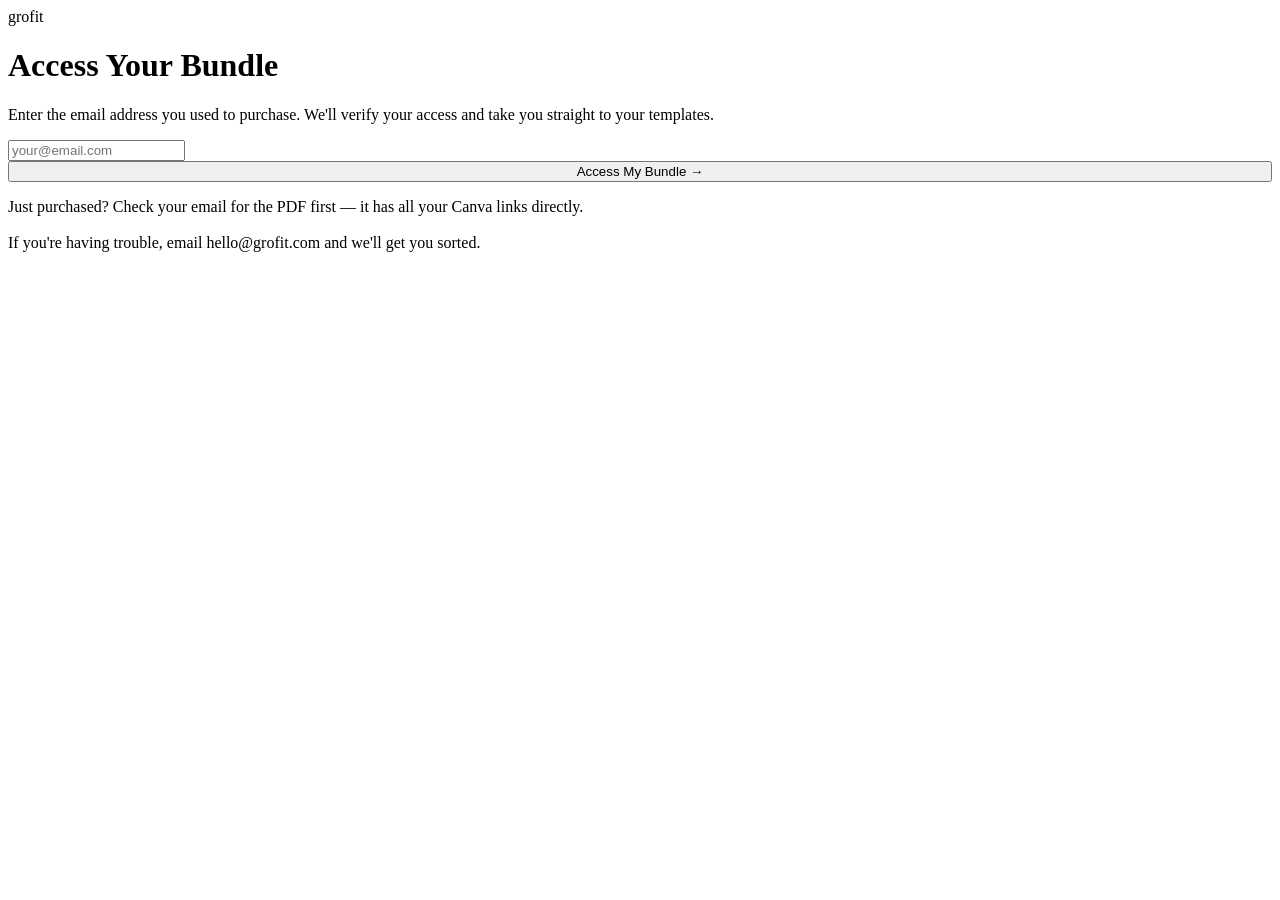
==== access.html @ 6b4cb8e0 "Add files via upload" ====
<!DOCTYPE html>
<html lang="en">
<head>
  <meta charset="UTF-8" />
  <meta name="viewport" content="width=device-width, initial-scale=1.0" />
  <title>Access Your Bundle — @grofit</title>

  <!-- Meta Pixel — REPLACE YOUR_PIXEL_ID -->
  <script>
    !function(f,b,e,v,n,t,s){if(f.fbq)return;n=f.fbq=function(){n.callMethod?
    n.callMethod.apply(n,arguments):n.queue.push(arguments)};if(!f._fbq)f._fbq=n;
    n.push=n;n.loaded=!0;n.version='2.0';n.queue=[];t=b.createElement(e);t.async=!0;
    t.src=v;s=b.getElementsByTagName(e)[0];s.parentNode.insertBefore(t,s)}(window,
    document,'script','https://connect.facebook.net/en_US/fbevents.js');
    fbq('init', 'YOUR_PIXEL_ID');
    fbq('track', 'PageView');
  </script>
  <noscript><img height="1" width="1" style="display:none"
    src="https://www.facebook.com/tr?id=YOUR_PIXEL_ID&ev=PageView&noscript=1"/></noscript>

  <link rel="stylesheet" href="/assets/styles.css" />
</head>
<body data-page="access">

  <div class="access-page">
    <div class="access-card">
      <div class="access-logo">grofit</div>

      <h1 class="access-title">Access Your Bundle</h1>
      <p class="access-sub">
        Enter the email address you used to purchase. We'll verify your access and take you straight to your templates.
      </p>

      <div id="access-error" class="access-error"></div>

      <form id="access-form">
        <div class="input-group">
          <input
            type="email"
            id="access-email"
            class="input-field"
            placeholder="your@email.com"
            required
            autocomplete="email"
          />
        </div>

        <button type="submit" id="access-submit" class="btn-primary" style="width:100%; justify-content:center;">
          Access My Bundle →
        </button>

        <div id="access-loading" class="access-loading" style="display:none; text-align:center; padding:8px;">
          Verifying access...
        </div>
      </form>

      <p class="access-note">
        Just purchased? Check your email for the PDF first — it has all your Canva links directly.<br /><br />
        If you're having trouble, email <a href="mailto:hello@grofit.com" style="color:var(--yellow); text-decoration:none;">hello@grofit.com</a> and we'll get you sorted.
      </p>
    </div>
  </div>

  <script src="/assets/script.js"></script>
</body>
</html>
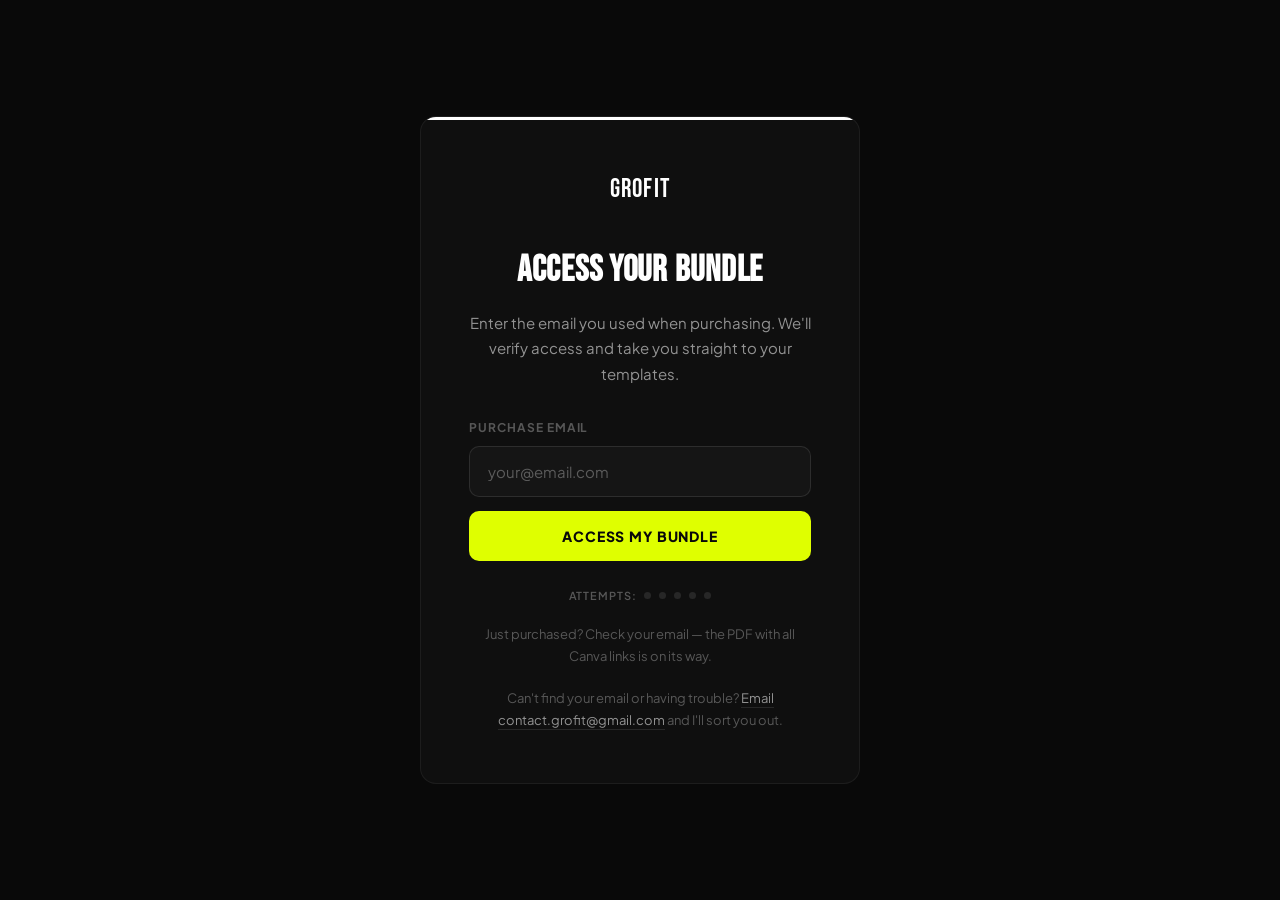
==== commit 3b7328fa: "Update access.html" ====
--- a/access.html
+++ b/access.html
@@ -3,64 +3,77 @@
 <head>
   <meta charset="UTF-8" />
   <meta name="viewport" content="width=device-width, initial-scale=1.0" />
-  <title>Access Your Bundle — @grofit</title>
+  <meta name="robots" content="noindex, nofollow" />
+  <title>Access Your Bundle — Grofit</title>
 
-  <!-- Meta Pixel — REPLACE YOUR_PIXEL_ID -->
+  <!-- Meta Pixel -->
   <script>
     !function(f,b,e,v,n,t,s){if(f.fbq)return;n=f.fbq=function(){n.callMethod?
     n.callMethod.apply(n,arguments):n.queue.push(arguments)};if(!f._fbq)f._fbq=n;
     n.push=n;n.loaded=!0;n.version='2.0';n.queue=[];t=b.createElement(e);t.async=!0;
     t.src=v;s=b.getElementsByTagName(e)[0];s.parentNode.insertBefore(t,s)}(window,
     document,'script','https://connect.facebook.net/en_US/fbevents.js');
-    fbq('init', 'YOUR_PIXEL_ID');
-    fbq('track', 'PageView');
+    fbq('init','YOUR_PIXEL_ID');fbq('track','PageView');
   </script>
-  <noscript><img height="1" width="1" style="display:none"
-    src="https://www.facebook.com/tr?id=YOUR_PIXEL_ID&ev=PageView&noscript=1"/></noscript>
+  <noscript><img height="1" width="1" style="display:none" src="https://www.facebook.com/tr?id=YOUR_PIXEL_ID&ev=PageView&noscript=1"/></noscript>
 
   <link rel="stylesheet" href="/assets/styles.css" />
+  <link rel="icon" href="/images/favicon.png" type="image/png" />
 </head>
 <body data-page="access">
 
-  <div class="access-page">
-    <div class="access-card">
-      <div class="access-logo">grofit</div>
+<div class="gate-page">
+  <div class="gate-card">
 
-      <h1 class="access-title">Access Your Bundle</h1>
-      <p class="access-sub">
-        Enter the email address you used to purchase. We'll verify your access and take you straight to your templates.
-      </p>
+    <div class="gate-logo">
+      <img src="/images/logo.png" alt="Grofit"
+        onerror="this.outerHTML='<div class=gate-logo-text>GROFIT</div>'" />
+    </div>
 
-      <div id="access-error" class="access-error"></div>
+    <h1 class="gate-title">Access Your Bundle</h1>
+    <p class="gate-sub">Enter the email you used when purchasing. We'll verify access and take you straight to your templates.</p>
 
-      <form id="access-form">
-        <div class="input-group">
-          <input
-            type="email"
-            id="access-email"
-            class="input-field"
-            placeholder="your@email.com"
-            required
-            autocomplete="email"
-          />
-        </div>
+    <div id="access-error" class="alert error" role="alert"></div>
+    <div id="access-warn"  class="alert warn"  role="status"></div>
 
-        <button type="submit" id="access-submit" class="btn-primary" style="width:100%; justify-content:center;">
-          Access My Bundle →
-        </button>
+    <form id="access-form" novalidate>
+      <div class="field-wrap">
+        <label class="field-label" for="access-email">Purchase Email</label>
+        <input
+          type="email"
+          id="access-email"
+          class="field-input"
+          placeholder="your@email.com"
+          autocomplete="email"
+          spellcheck="false"
+          required
+        />
+      </div>
 
-        <div id="access-loading" class="access-loading" style="display:none; text-align:center; padding:8px;">
-          Verifying access...
-        </div>
-      </form>
+      <button type="submit" id="access-submit" class="btn btn-primary" style="width:100%;justify-content:center;margin-bottom:16px;padding:16px;">
+        Access My Bundle
+      </button>
+    </form>
 
-      <p class="access-note">
-        Just purchased? Check your email for the PDF first — it has all your Canva links directly.<br /><br />
-        If you're having trouble, email <a href="mailto:hello@grofit.com" style="color:var(--yellow); text-decoration:none;">hello@grofit.com</a> and we'll get you sorted.
-      </p>
+    <!-- Attempt indicator dots (5 max before block) -->
+    <div class="attempts-bar" id="attempt-dots" aria-label="Attempts remaining">
+      <span style="font-size:11px;font-weight:600;text-transform:uppercase;letter-spacing:0.08em;">Attempts:</span>
+      <span class="attempt-dot"></span>
+      <span class="attempt-dot"></span>
+      <span class="attempt-dot"></span>
+      <span class="attempt-dot"></span>
+      <span class="attempt-dot"></span>
     </div>
+
+    <p class="gate-note">
+      Just purchased? Check your email — the PDF with all Canva links is on its way.<br><br>
+      Can't find your email or having trouble?
+      <a href="mailto:contact.grofit@gmail.com">Email contact.grofit@gmail.com</a> and I'll sort you out.
+    </p>
+
   </div>
+</div>
 
-  <script src="/assets/script.js"></script>
+<script src="/assets/script.js"></script>
 </body>
 </html>
--- a/assets/styles.css
+++ b/assets/styles.css
@@ -0,0 +1,1939 @@
+/* ============================================================
+   GROFIT — DESIGN SYSTEM v2
+   BLACK + WHITE. Yellow for highlights only.
+   Bebas Neue (display) + Plus Jakarta Sans (body)
+   ============================================================ */
+
+@import url('https://fonts.googleapis.com/css2?family=Bebas+Neue&family=Plus+Jakarta+Sans:wght@300;400;500;600;700;800&display=swap');
+
+/* ── RESET ───────────────────────────────────────────────── */
+*, *::before, *::after { box-sizing: border-box; margin: 0; padding: 0; }
+html { scroll-behavior: smooth; font-size: 16px; }
+img { display: block; max-width: 100%; }
+a { text-decoration: none; }
+button { font-family: inherit; cursor: pointer; border: none; background: none; }
+ul { list-style: none; }
+
+/* ── DESIGN TOKENS ───────────────────────────────────────── */
+:root {
+  --black:      #090909;
+  --black-2:    #0f0f0f;
+  --black-3:    #151515;
+  --black-4:    #1e1e1e;
+  --black-5:    #262626;
+  --white:      #ffffff;
+  --white-80:   rgba(255,255,255,0.80);
+  --white-55:   rgba(255,255,255,0.55);
+  --white-30:   rgba(255,255,255,0.30);
+  --white-10:   rgba(255,255,255,0.10);
+  --white-06:   rgba(255,255,255,0.06);
+  --white-03:   rgba(255,255,255,0.03);
+
+  /* Yellow — ONLY for CTAs, key numbers, highlights */
+  --yellow:       #DFFF00;
+  --yellow-dim:   rgba(223,255,0,0.10);
+  --yellow-ring:  rgba(223,255,0,0.20);
+
+  --error:   #FF4444;
+  --success: #00C873;
+
+  --font-d: 'Bebas Neue', sans-serif;
+  --font-b: 'Plus Jakarta Sans', sans-serif;
+
+  --w: 1080px;
+  --r: 10px;
+  --r-sm: 6px;
+  --r-full: 1000px;
+
+  --border: 1px solid var(--white-06);
+}
+
+/* ── BASE ────────────────────────────────────────────────── */
+body {
+  background: var(--black);
+  color: var(--white);
+  font-family: var(--font-b);
+  font-size: 16px;
+  line-height: 1.6;
+  -webkit-font-smoothing: antialiased;
+  overflow-x: hidden;
+}
+
+.container {
+  max-width: var(--w);
+  margin: 0 auto;
+  padding: 0 24px;
+}
+
+.sr-only {
+  position: absolute; width: 1px; height: 1px;
+  overflow: hidden; clip: rect(0,0,0,0); white-space: nowrap;
+}
+
+/* ── ANNOUNCEMENT BAR ────────────────────────────────────── */
+.ann-bar {
+  background: var(--white);
+  color: var(--black);
+  text-align: center;
+  padding: 9px 20px;
+  font-size: 12.5px;
+  font-weight: 700;
+  letter-spacing: 0.04em;
+  text-transform: uppercase;
+}
+
+/* ── NAVIGATION ──────────────────────────────────────────── */
+.nav {
+  position: sticky;
+  top: 0;
+  z-index: 200;
+  background: rgba(9,9,9,0.90);
+  backdrop-filter: blur(20px);
+  -webkit-backdrop-filter: blur(20px);
+  border-bottom: var(--border);
+  padding: 14px 0;
+}
+
+.nav-inner {
+  display: flex;
+  align-items: center;
+  justify-content: space-between;
+  max-width: var(--w);
+  margin: 0 auto;
+  padding: 0 24px;
+}
+
+.nav-logo img {
+  height: 28px;
+  width: auto;
+}
+
+/* fallback text logo */
+.nav-logo-text {
+  font-family: var(--font-d);
+  font-size: 24px;
+  letter-spacing: 0.06em;
+  color: var(--white);
+}
+
+.nav-logo-text span { color: var(--yellow); }
+
+.nav-right {
+  display: flex;
+  align-items: center;
+  gap: 20px;
+}
+
+.nav-price {
+  font-family: var(--font-d);
+  font-size: 20px;
+  color: var(--white-55);
+  letter-spacing: 0.04em;
+}
+
+/* ── BUTTONS ─────────────────────────────────────────────── */
+.btn {
+  display: inline-flex;
+  align-items: center;
+  justify-content: center;
+  gap: 10px;
+  font-family: var(--font-b);
+  font-weight: 800;
+  text-transform: uppercase;
+  letter-spacing: 0.06em;
+  border-radius: var(--r);
+  transition: all 0.18s ease;
+  cursor: pointer;
+  border: none;
+  white-space: nowrap;
+}
+
+.btn-primary {
+  background: var(--yellow);
+  color: var(--black);
+  font-size: 14px;
+  padding: 14px 28px;
+}
+
+.btn-primary:hover {
+  background: var(--white);
+  transform: translateY(-2px);
+  box-shadow: 0 10px 28px rgba(223,255,0,0.25);
+}
+
+.btn-primary:active { transform: translateY(0); }
+
+.btn-primary.lg {
+  font-size: 16px;
+  padding: 18px 40px;
+}
+
+.btn-primary.xl {
+  font-size: 17px;
+  padding: 20px 52px;
+  border-radius: 12px;
+}
+
+.btn-ghost {
+  background: transparent;
+  color: var(--white-55);
+  font-size: 13px;
+  padding: 12px 20px;
+  border: var(--border);
+}
+
+.btn-ghost:hover { color: var(--white); border-color: var(--white-30); }
+
+/* ── HERO ────────────────────────────────────────────────── */
+.hero {
+  padding: 80px 0 72px;
+  position: relative;
+  overflow: hidden;
+}
+
+/* subtle grid background */
+.hero::before {
+  content: '';
+  position: absolute;
+  inset: 0;
+  background-image:
+    linear-gradient(rgba(255,255,255,0.025) 1px, transparent 1px),
+    linear-gradient(90deg, rgba(255,255,255,0.025) 1px, transparent 1px);
+  background-size: 60px 60px;
+  pointer-events: none;
+  mask-image: radial-gradient(ellipse 80% 60% at 50% 0%, black 0%, transparent 80%);
+}
+
+.hero-top {
+  display: grid;
+  grid-template-columns: 1fr 1fr;
+  gap: 60px;
+  align-items: center;
+}
+
+.hero-eyebrow {
+  display: inline-flex;
+  align-items: center;
+  gap: 8px;
+  background: var(--white-06);
+  border: var(--border);
+  color: var(--white-55);
+  font-size: 11px;
+  font-weight: 700;
+  text-transform: uppercase;
+  letter-spacing: 0.12em;
+  padding: 6px 14px;
+  border-radius: var(--r-full);
+  margin-bottom: 24px;
+}
+
+.hero-eyebrow svg { color: var(--yellow); }
+
+.hero-headline {
+  font-family: var(--font-d);
+  font-size: clamp(56px, 7.5vw, 88px);
+  line-height: 0.98;
+  letter-spacing: 0.01em;
+  margin-bottom: 24px;
+}
+
+.hero-headline .hl { color: var(--yellow); }
+
+.hero-sub {
+  font-size: 17px;
+  color: var(--white-55);
+  line-height: 1.75;
+  max-width: 480px;
+  margin-bottom: 36px;
+  font-weight: 400;
+}
+
+.hero-cta-group {
+  display: flex;
+  flex-direction: column;
+  gap: 16px;
+  margin-bottom: 40px;
+}
+
+.hero-cta-note {
+  display: flex;
+  align-items: center;
+  gap: 20px;
+  flex-wrap: wrap;
+}
+
+.trust-pill {
+  display: inline-flex;
+  align-items: center;
+  gap: 7px;
+  font-size: 12.5px;
+  font-weight: 500;
+  color: var(--white-30);
+}
+
+.trust-pill svg { color: var(--white-30); flex-shrink: 0; }
+
+/* hero right — image area */
+.hero-visual {
+  position: relative;
+}
+
+.hero-image-slot {
+  width: 100%;
+  aspect-ratio: 1 / 1.05;
+  background: var(--black-3);
+  border: var(--border);
+  border-radius: 16px;
+  overflow: hidden;
+  position: relative;
+}
+
+.hero-image-slot img {
+  width: 100%;
+  height: 100%;
+  object-fit: cover;
+}
+
+.hero-image-slot .img-placeholder {
+  width: 100%;
+  height: 100%;
+  display: flex;
+  flex-direction: column;
+  align-items: center;
+  justify-content: center;
+  gap: 12px;
+  color: var(--white-30);
+}
+
+.hero-image-slot .img-placeholder svg { opacity: 0.4; }
+.hero-image-slot .img-placeholder span { font-size: 12px; text-align: center; max-width: 200px; line-height: 1.5; }
+
+/* floating stat cards on hero image */
+.hero-float {
+  position: absolute;
+  background: var(--black-2);
+  border: 1px solid var(--white-10);
+  border-radius: 10px;
+  padding: 12px 18px;
+  backdrop-filter: blur(10px);
+}
+
+.hero-float-1 { bottom: 28px; left: -24px; }
+.hero-float-2 { top: 32px;    right: -24px; }
+
+.float-label {
+  font-size: 11px;
+  font-weight: 600;
+  color: var(--white-30);
+  text-transform: uppercase;
+  letter-spacing: 0.08em;
+  margin-bottom: 2px;
+}
+
+.float-value {
+  font-family: var(--font-d);
+  font-size: 30px;
+  color: var(--yellow);
+  letter-spacing: 0.02em;
+  line-height: 1;
+}
+
+/* ── SOCIAL PROOF STRIP ──────────────────────────────────── */
+.proof-strip {
+  background: var(--black-2);
+  border-top: var(--border);
+  border-bottom: var(--border);
+  padding: 20px 0;
+  overflow: hidden;
+  position: relative;
+}
+
+.proof-strip::before,
+.proof-strip::after {
+  content: '';
+  position: absolute;
+  top: 0; bottom: 0;
+  width: 100px;
+  z-index: 2;
+  pointer-events: none;
+}
+
+.proof-strip::before { left: 0;  background: linear-gradient(to right, var(--black-2), transparent); }
+.proof-strip::after  { right: 0; background: linear-gradient(to left,  var(--black-2), transparent); }
+
+.proof-track {
+  display: flex;
+  gap: 0;
+  animation: scroll-left 28s linear infinite;
+  width: max-content;
+}
+
+.proof-track:hover { animation-play-state: paused; }
+
+@keyframes scroll-left {
+  from { transform: translateX(0); }
+  to   { transform: translateX(-50%); }
+}
+
+.proof-item {
+  display: flex;
+  align-items: center;
+  gap: 10px;
+  padding: 0 40px;
+  font-size: 13px;
+  font-weight: 600;
+  color: var(--white-30);
+  white-space: nowrap;
+  border-right: var(--border);
+}
+
+.proof-item svg { color: var(--white-30); }
+
+/* ── STATS GRID ──────────────────────────────────────────── */
+.stats-section {
+  padding: 0;
+  border-bottom: var(--border);
+}
+
+.stats-grid {
+  display: grid;
+  grid-template-columns: repeat(4, 1fr);
+}
+
+.stat-block {
+  padding: 40px 32px;
+  border-right: var(--border);
+  text-align: center;
+}
+
+.stat-block:last-child { border-right: none; }
+
+.stat-num {
+  font-family: var(--font-d);
+  font-size: 58px;
+  line-height: 1;
+  color: var(--yellow);
+  letter-spacing: 0.01em;
+  margin-bottom: 6px;
+}
+
+.stat-lbl {
+  font-size: 12.5px;
+  font-weight: 600;
+  color: var(--white-30);
+  text-transform: uppercase;
+  letter-spacing: 0.08em;
+}
+
+/* ── SECTION COMMON ──────────────────────────────────────── */
+section { padding: 96px 0; }
+
+.section-tag {
+  display: inline-block;
+  font-size: 11px;
+  font-weight: 700;
+  text-transform: uppercase;
+  letter-spacing: 0.14em;
+  color: var(--white-55);
+  border: var(--border);
+  padding: 5px 12px;
+  border-radius: var(--r-full);
+  margin-bottom: 18px;
+}
+
+.section-title {
+  font-family: var(--font-d);
+  font-size: clamp(38px, 5vw, 60px);
+  line-height: 1.04;
+  letter-spacing: 0.01em;
+  margin-bottom: 16px;
+}
+
+.section-desc {
+  font-size: 17px;
+  color: var(--white-55);
+  line-height: 1.75;
+  font-weight: 400;
+}
+
+.section-header { margin-bottom: 56px; }
+.section-header.center { text-align: center; }
+.section-header.center .section-desc { max-width: 560px; margin: 0 auto; }
+
+/* ── PROBLEM SECTION ─────────────────────────────────────── */
+.problem-layout {
+  display: grid;
+  grid-template-columns: 1fr 1fr;
+  gap: 64px;
+  align-items: start;
+}
+
+.pain-item {
+  display: flex;
+  align-items: flex-start;
+  gap: 16px;
+  padding: 20px;
+  background: var(--black-2);
+  border: var(--border);
+  border-radius: var(--r);
+  margin-bottom: 12px;
+  transition: border-color 0.2s;
+}
+
+.pain-item:hover { border-color: rgba(255,68,68,0.25); }
+
+.pain-icon {
+  width: 36px;
+  height: 36px;
+  background: rgba(255,68,68,0.08);
+  border: 1px solid rgba(255,68,68,0.15);
+  border-radius: var(--r-sm);
+  display: flex;
+  align-items: center;
+  justify-content: center;
+  color: var(--error);
+  flex-shrink: 0;
+}
+
+.pain-text {
+  font-size: 15px;
+  color: var(--white-55);
+  line-height: 1.6;
+}
+
+.pain-text strong {
+  display: block;
+  color: var(--white);
+  font-weight: 600;
+  margin-bottom: 3px;
+}
+
+/* quote block */
+.quote-block {
+  background: var(--black-2);
+  border: var(--border);
+  border-left: 3px solid var(--white);
+  border-radius: var(--r);
+  padding: 36px;
+  height: 100%;
+}
+
+.quote-item {
+  padding: 20px 0;
+  border-bottom: var(--border);
+}
+
+.quote-item:first-child { padding-top: 0; }
+.quote-item:last-child  { border-bottom: none; padding-bottom: 0; }
+
+.quote-text {
+  font-size: 15px;
+  color: var(--white-55);
+  line-height: 1.7;
+  font-style: italic;
+  margin-bottom: 10px;
+}
+
+.quote-author {
+  font-size: 12px;
+  font-weight: 700;
+  color: var(--white-30);
+  text-transform: uppercase;
+  letter-spacing: 0.06em;
+}
+
+/* ── OUTCOME / BEFORE-AFTER SECTION ─────────────────────── */
+.outcome-section { background: var(--black-2); border-top: var(--border); border-bottom: var(--border); }
+
+.compare-grid {
+  display: grid;
+  grid-template-columns: 1fr 1fr;
+  gap: 20px;
+}
+
+.compare-col {
+  padding: 36px;
+  border-radius: var(--r);
+  border: var(--border);
+}
+
+.compare-col.old { background: rgba(255,68,68,0.03); border-color: rgba(255,68,68,0.12); }
+.compare-col.new { background: rgba(0,200,115,0.03); border-color: rgba(0,200,115,0.12); }
+
+.compare-label {
+  display: flex;
+  align-items: center;
+  gap: 10px;
+  font-family: var(--font-d);
+  font-size: 22px;
+  letter-spacing: 0.08em;
+  margin-bottom: 24px;
+}
+
+.compare-col.old .compare-label { color: var(--error); }
+.compare-col.new .compare-label { color: var(--success); }
+
+.compare-item {
+  display: flex;
+  align-items: flex-start;
+  gap: 12px;
+  font-size: 15px;
+  color: var(--white-55);
+  line-height: 1.6;
+  margin-bottom: 14px;
+}
+
+.compare-item:last-child { margin-bottom: 0; }
+
+.compare-dot {
+  width: 7px;
+  height: 7px;
+  border-radius: 50%;
+  flex-shrink: 0;
+  margin-top: 8px;
+}
+
+.compare-col.old .compare-dot { background: var(--error); }
+.compare-col.new .compare-dot { background: var(--success); }
+
+/* ── TEMPLATE PREVIEW GRID ───────────────────────────────── */
+.template-grid {
+  display: grid;
+  grid-template-columns: repeat(4, 1fr);
+  gap: 12px;
+  margin-bottom: 24px;
+}
+
+.tpl-card {
+  aspect-ratio: 1;
+  border-radius: var(--r-sm);
+  background: var(--black-3);
+  border: var(--border);
+  overflow: hidden;
+  position: relative;
+  cursor: pointer;
+  transition: all 0.25s ease;
+}
+
+.tpl-card:hover {
+  border-color: var(--white-30);
+  transform: translateY(-4px) scale(1.02);
+  z-index: 2;
+  box-shadow: 0 20px 48px rgba(0,0,0,0.6);
+}
+
+.tpl-card img {
+  width: 100%;
+  height: 100%;
+  object-fit: cover;
+  transition: transform 0.3s ease;
+}
+
+.tpl-card:hover img { transform: scale(1.04); }
+
+/* placeholder state when no image */
+.tpl-card .tpl-placeholder {
+  width: 100%;
+  height: 100%;
+  display: flex;
+  flex-direction: column;
+  align-items: center;
+  justify-content: center;
+  gap: 8px;
+  background: var(--black-3);
+  color: var(--white-30);
+}
+
+.tpl-card .tpl-placeholder span {
+  font-size: 10px;
+  font-weight: 600;
+  text-transform: uppercase;
+  letter-spacing: 0.1em;
+}
+
+.tpl-overlay {
+  position: absolute;
+  inset: 0;
+  background: linear-gradient(to top, rgba(9,9,9,0.95) 0%, transparent 55%);
+  opacity: 0;
+  transition: opacity 0.25s;
+  display: flex;
+  flex-direction: column;
+  justify-content: flex-end;
+  padding: 14px;
+}
+
+.tpl-card:hover .tpl-overlay { opacity: 1; }
+
+.tpl-label {
+  font-size: 11px;
+  font-weight: 700;
+  color: var(--yellow);
+  text-transform: uppercase;
+  letter-spacing: 0.1em;
+}
+
+/* concept tags row */
+.concept-row {
+  display: flex;
+  flex-wrap: wrap;
+  gap: 8px;
+  margin-top: 32px;
+}
+
+.concept-chip {
+  font-size: 12.5px;
+  font-weight: 600;
+  color: var(--white-55);
+  background: var(--black-3);
+  border: var(--border);
+  padding: 7px 14px;
+  border-radius: var(--r-full);
+  transition: all 0.18s;
+}
+
+.concept-chip:hover {
+  color: var(--white);
+  border-color: var(--white-30);
+  background: var(--black-4);
+}
+
+/* ── BEFORE / AFTER SLIDER ───────────────────────────────── */
+.ba-wrapper {
+  position: relative;
+  width: 100%;
+  max-width: 640px;
+  margin: 0 auto;
+  aspect-ratio: 1;
+  border-radius: 14px;
+  overflow: hidden;
+  border: var(--border);
+  cursor: ew-resize;
+  touch-action: none;
+  user-select: none;
+}
+
+.ba-img {
+  position: absolute;
+  inset: 0;
+  width: 100%;
+  height: 100%;
+  object-fit: cover;
+}
+
+.ba-img.after {
+  clip-path: inset(0 50% 0 0);
+  transition: clip-path 0.05s linear;
+}
+
+.ba-handle {
+  position: absolute;
+  top: 0; bottom: 0;
+  left: 50%;
+  transform: translateX(-50%);
+  width: 3px;
+  background: var(--white);
+  transition: left 0.05s linear;
+  z-index: 10;
+}
+
+.ba-handle::before {
+  content: '';
+  position: absolute;
+  top: 50%;
+  left: 50%;
+  transform: translate(-50%, -50%);
+  width: 40px;
+  height: 40px;
+  border-radius: 50%;
+  background: var(--white);
+  box-shadow: 0 4px 16px rgba(0,0,0,0.4);
+}
+
+/* arrows on handle button */
+.ba-handle::after {
+  content: '◀ ▶';
+  position: absolute;
+  top: 50%;
+  left: 50%;
+  transform: translate(-50%, -50%);
+  font-size: 12px;
+  color: var(--black);
+  z-index: 1;
+  letter-spacing: -2px;
+}
+
+.ba-label {
+  position: absolute;
+  bottom: 16px;
+  font-size: 11px;
+  font-weight: 700;
+  text-transform: uppercase;
+  letter-spacing: 0.1em;
+  background: rgba(9,9,9,0.8);
+  padding: 5px 12px;
+  border-radius: var(--r-full);
+  backdrop-filter: blur(8px);
+}
+
+.ba-label.left  { left: 16px;  color: var(--error);   }
+.ba-label.right { right: 16px; color: var(--success);  }
+
+/* image placeholder in ba slot */
+.ba-placeholder {
+  position: absolute;
+  inset: 0;
+  display: flex;
+  align-items: center;
+  justify-content: center;
+  flex-direction: column;
+  gap: 10px;
+  color: var(--white-30);
+  background: var(--black-3);
+  font-size: 12px;
+}
+
+/* ── OFFER STACK ─────────────────────────────────────────── */
+.offer-main {
+  background: var(--black-2);
+  border: var(--border);
+  border-radius: 14px;
+  padding: 48px;
+  position: relative;
+  overflow: hidden;
+  margin-bottom: 20px;
+}
+
+.offer-main::before {
+  content: '';
+  position: absolute;
+  top: 0; left: 0; right: 0;
+  height: 2px;
+  background: var(--white);
+}
+
+.offer-badge {
+  display: inline-flex;
+  align-items: center;
+  gap: 7px;
+  background: var(--yellow);
+  color: var(--black);
+  font-size: 11px;
+  font-weight: 800;
+  text-transform: uppercase;
+  letter-spacing: 0.1em;
+  padding: 5px 12px;
+  border-radius: 4px;
+  margin-bottom: 20px;
+}
+
+.offer-title {
+  font-family: var(--font-d);
+  font-size: 34px;
+  letter-spacing: 0.02em;
+  margin-bottom: 6px;
+}
+
+.offer-sub { font-size: 15px; color: var(--white-55); margin-bottom: 28px; }
+
+.offer-features {
+  display: grid;
+  grid-template-columns: repeat(2, 1fr);
+  gap: 12px;
+}
+
+.offer-feat {
+  display: flex;
+  align-items: flex-start;
+  gap: 10px;
+  font-size: 14px;
+  color: var(--white-55);
+  line-height: 1.5;
+}
+
+.offer-feat svg { color: var(--yellow); flex-shrink: 0; margin-top: 2px; }
+
+/* bonuses */
+.bonus-grid {
+  display: grid;
+  grid-template-columns: repeat(2, 1fr);
+  gap: 16px;
+}
+
+.bonus-card {
+  background: var(--black-2);
+  border: var(--border);
+  border-radius: var(--r);
+  padding: 28px;
+  position: relative;
+  overflow: hidden;
+  transition: border-color 0.2s;
+}
+
+.bonus-card:hover { border-color: var(--white-30); }
+
+.bonus-bg-num {
+  position: absolute;
+  top: 10px; right: 16px;
+  font-family: var(--font-d);
+  font-size: 72px;
+  color: var(--white-06);
+  line-height: 1;
+  pointer-events: none;
+}
+
+.bonus-icon {
+  width: 44px;
+  height: 44px;
+  background: var(--black-4);
+  border: var(--border);
+  border-radius: var(--r-sm);
+  display: flex;
+  align-items: center;
+  justify-content: center;
+  color: var(--white-55);
+  margin-bottom: 16px;
+}
+
+.bonus-tag {
+  font-size: 10.5px;
+  font-weight: 700;
+  color: var(--white-30);
+  text-transform: uppercase;
+  letter-spacing: 0.1em;
+  margin-bottom: 6px;
+}
+
+.bonus-title {
+  font-weight: 700;
+  font-size: 16px;
+  margin-bottom: 8px;
+  line-height: 1.3;
+}
+
+.bonus-desc {
+  font-size: 14px;
+  color: var(--white-55);
+  line-height: 1.65;
+  margin-bottom: 14px;
+}
+
+.bonus-value {
+  font-size: 13px;
+  font-weight: 700;
+  color: var(--white-30);
+}
+
+.bonus-value s { opacity: 0.5; }
+
+/* ── TESTIMONIALS ────────────────────────────────────────── */
+.testimonials-section { background: var(--black-2); border-top: var(--border); border-bottom: var(--border); }
+
+.testi-grid {
+  display: grid;
+  grid-template-columns: repeat(3, 1fr);
+  gap: 16px;
+}
+
+.testi-card {
+  background: var(--black);
+  border: var(--border);
+  border-radius: var(--r);
+  padding: 28px;
+  transition: border-color 0.2s;
+}
+
+.testi-card:hover { border-color: var(--white-30); }
+
+.testi-stars {
+  display: flex;
+  gap: 3px;
+  margin-bottom: 14px;
+}
+
+.testi-stars svg { color: var(--yellow); }
+
+.testi-text {
+  font-size: 14.5px;
+  color: var(--white-55);
+  line-height: 1.75;
+  font-style: italic;
+  margin-bottom: 20px;
+}
+
+.testi-author {
+  display: flex;
+  align-items: center;
+  gap: 12px;
+}
+
+.testi-avatar {
+  width: 38px;
+  height: 38px;
+  border-radius: 50%;
+  background: var(--black-4);
+  border: var(--border);
+  overflow: hidden;
+  flex-shrink: 0;
+  display: flex;
+  align-items: center;
+  justify-content: center;
+  font-weight: 700;
+  font-size: 14px;
+  color: var(--white-55);
+}
+
+.testi-name { font-weight: 700; font-size: 14px; margin-bottom: 2px; }
+.testi-role { font-size: 12px; color: var(--white-30); }
+
+/* ── SCARCITY SECTION ────────────────────────────────────── */
+.scarcity-section {
+  background: var(--black-3);
+  border: var(--border);
+  border-left: 3px solid var(--yellow);
+  border-radius: var(--r);
+  padding: 36px 40px;
+  max-width: 700px;
+  margin: 0 auto;
+  text-align: center;
+}
+
+.scarcity-label {
+  font-size: 11px;
+  font-weight: 700;
+  text-transform: uppercase;
+  letter-spacing: 0.14em;
+  color: var(--yellow);
+  margin-bottom: 12px;
+}
+
+.scarcity-title {
+  font-family: var(--font-d);
+  font-size: 32px;
+  letter-spacing: 0.02em;
+  margin-bottom: 12px;
+}
+
+.scarcity-text {
+  font-size: 15px;
+  color: var(--white-55);
+  line-height: 1.7;
+}
+
+/* ── PRICING ─────────────────────────────────────────────── */
+.pricing-card {
+  max-width: 580px;
+  margin: 0 auto;
+  background: var(--black-2);
+  border: var(--border);
+  border-radius: 16px;
+  padding: 52px;
+  position: relative;
+  overflow: hidden;
+  text-align: center;
+}
+
+.pricing-card::before {
+  content: '';
+  position: absolute;
+  top: 0; left: 0; right: 0;
+  height: 3px;
+  background: var(--white);
+}
+
+.price-tag {
+  display: inline-block;
+  background: var(--yellow);
+  color: var(--black);
+  font-size: 11px;
+  font-weight: 800;
+  text-transform: uppercase;
+  letter-spacing: 0.1em;
+  padding: 5px 14px;
+  border-radius: var(--r-full);
+  margin-bottom: 24px;
+}
+
+.price-was {
+  font-size: 15px;
+  color: var(--white-30);
+  text-decoration: line-through;
+  margin-bottom: 4px;
+}
+
+.price-main {
+  font-family: var(--font-d);
+  font-size: 96px;
+  color: var(--yellow);
+  line-height: 1;
+  letter-spacing: -0.01em;
+  margin-bottom: 4px;
+}
+
+.price-main sup { font-size: 40px; vertical-align: super; }
+
+.price-note { font-size: 14px; color: var(--white-30); margin-bottom: 36px; }
+
+.price-list {
+  text-align: left;
+  border-top: var(--border);
+  padding-top: 28px;
+  margin-bottom: 32px;
+}
+
+.price-list-title {
+  font-size: 12px;
+  font-weight: 700;
+  text-transform: uppercase;
+  letter-spacing: 0.1em;
+  color: var(--white-30);
+  margin-bottom: 16px;
+}
+
+.price-row {
+  display: flex;
+  justify-content: space-between;
+  align-items: center;
+  padding: 9px 0;
+  border-bottom: 1px solid var(--white-03);
+  font-size: 14px;
+}
+
+.price-row:last-child { border-bottom: none; }
+.price-row-name { color: var(--white-55); }
+.price-row-val  { color: var(--white-30); text-decoration: line-through; font-size: 13px; }
+
+.price-total-row {
+  display: flex;
+  justify-content: space-between;
+  align-items: center;
+  padding: 16px 0;
+  border-top: var(--border);
+  margin-bottom: 28px;
+}
+
+.price-total-label { font-weight: 700; font-size: 14px; }
+.price-total-val {
+  font-family: var(--font-d);
+  font-size: 28px;
+  color: var(--yellow);
+  letter-spacing: 0.02em;
+}
+
+.guarantee-note {
+  display: flex;
+  align-items: center;
+  justify-content: center;
+  gap: 8px;
+  font-size: 13px;
+  color: var(--white-30);
+  margin-top: 16px;
+}
+
+/* ── PAYMENT METHODS ─────────────────────────────────────── */
+.payment-section-inner {
+  max-width: 640px;
+  margin: 48px auto 0;
+}
+
+.payment-divider {
+  display: flex;
+  align-items: center;
+  gap: 16px;
+  margin: 32px 0;
+  color: var(--white-30);
+  font-size: 12px;
+  font-weight: 600;
+  text-transform: uppercase;
+  letter-spacing: 0.08em;
+}
+
+.payment-divider::before,
+.payment-divider::after {
+  content: '';
+  flex: 1;
+  height: 1px;
+  background: var(--white-10);
+}
+
+.payment-grid {
+  display: grid;
+  grid-template-columns: repeat(2, 1fr);
+  gap: 12px;
+  margin-bottom: 24px;
+}
+
+.payment-method {
+  display: flex;
+  flex-direction: column;
+  align-items: center;
+  gap: 10px;
+  padding: 20px 16px;
+  background: var(--black-2);
+  border: var(--border);
+  border-radius: var(--r);
+  cursor: pointer;
+  transition: all 0.18s;
+  text-align: center;
+}
+
+.payment-method:hover {
+  border-color: var(--white-30);
+  background: var(--black-3);
+}
+
+.payment-method .pm-logo {
+  height: 28px;
+  width: auto;
+  object-fit: contain;
+  filter: grayscale(1) brightness(0.7);
+  transition: filter 0.18s;
+}
+
+.payment-method:hover .pm-logo {
+  filter: grayscale(0) brightness(1);
+}
+
+/* UPI QR code section */
+.upi-modal-trigger {
+  cursor: pointer;
+}
+
+.pm-name {
+  font-size: 13px;
+  font-weight: 700;
+  color: var(--white-55);
+}
+
+.pm-note {
+  font-size: 11px;
+  color: var(--white-30);
+}
+
+.dm-option {
+  text-align: center;
+  padding: 20px;
+  background: var(--black-2);
+  border: var(--border);
+  border-radius: var(--r);
+}
+
+.dm-option p {
+  font-size: 14px;
+  color: var(--white-55);
+  margin-bottom: 8px;
+}
+
+.dm-option a {
+  color: var(--white);
+  font-weight: 700;
+  border-bottom: 1px solid var(--white-30);
+  padding-bottom: 1px;
+  transition: border-color 0.18s;
+}
+
+.dm-option a:hover { border-color: var(--white); }
+
+/* UPI Modal */
+.modal-overlay {
+  position: fixed;
+  inset: 0;
+  background: rgba(0,0,0,0.85);
+  backdrop-filter: blur(8px);
+  z-index: 1000;
+  display: flex;
+  align-items: center;
+  justify-content: center;
+  padding: 24px;
+  opacity: 0;
+  visibility: hidden;
+  transition: all 0.25s;
+}
+
+.modal-overlay.open {
+  opacity: 1;
+  visibility: visible;
+}
+
+.modal-box {
+  background: var(--black-2);
+  border: var(--border);
+  border-radius: 16px;
+  padding: 40px;
+  max-width: 380px;
+  width: 100%;
+  text-align: center;
+  position: relative;
+  transform: translateY(20px);
+  transition: transform 0.25s;
+}
+
+.modal-overlay.open .modal-box { transform: translateY(0); }
+
+.modal-close {
+  position: absolute;
+  top: 16px; right: 16px;
+  width: 32px; height: 32px;
+  border-radius: 50%;
+  background: var(--black-4);
+  border: var(--border);
+  display: flex;
+  align-items: center;
+  justify-content: center;
+  color: var(--white-55);
+  cursor: pointer;
+  transition: all 0.18s;
+}
+
+.modal-close:hover { background: var(--black-5); color: var(--white); }
+
+.modal-title {
+  font-family: var(--font-d);
+  font-size: 28px;
+  letter-spacing: 0.02em;
+  margin-bottom: 8px;
+}
+
+.modal-sub {
+  font-size: 14px;
+  color: var(--white-55);
+  margin-bottom: 24px;
+}
+
+.upi-qr-slot {
+  width: 200px;
+  height: 200px;
+  margin: 0 auto 20px;
+  background: var(--white);
+  border-radius: 8px;
+  overflow: hidden;
+  padding: 12px;
+}
+
+.upi-qr-slot img {
+  width: 100%;
+  height: 100%;
+  object-fit: contain;
+}
+
+.modal-id {
+  font-size: 13px;
+  font-weight: 700;
+  color: var(--white-55);
+  margin-bottom: 16px;
+}
+
+.modal-id span {
+  color: var(--white);
+  font-family: monospace;
+  background: var(--black-4);
+  padding: 3px 8px;
+  border-radius: 4px;
+}
+
+.modal-note {
+  font-size: 12.5px;
+  color: var(--white-30);
+  line-height: 1.6;
+}
+
+/* ── GUARANTEE SECTION ───────────────────────────────────── */
+.guarantee-block {
+  display: flex;
+  align-items: flex-start;
+  gap: 24px;
+  background: var(--black-2);
+  border: var(--border);
+  border-radius: var(--r);
+  padding: 36px;
+  max-width: 680px;
+  margin: 0 auto;
+}
+
+.guarantee-icon {
+  width: 56px;
+  height: 56px;
+  background: var(--black-4);
+  border: var(--border);
+  border-radius: 50%;
+  display: flex;
+  align-items: center;
+  justify-content: center;
+  color: var(--white-55);
+  flex-shrink: 0;
+}
+
+.guarantee-title {
+  font-weight: 800;
+  font-size: 18px;
+  margin-bottom: 8px;
+}
+
+.guarantee-text {
+  font-size: 15px;
+  color: var(--white-55);
+  line-height: 1.7;
+}
+
+/* ── FAQ ─────────────────────────────────────────────────── */
+.faq-list {
+  max-width: 680px;
+  margin: 0 auto;
+  display: flex;
+  flex-direction: column;
+  gap: 10px;
+}
+
+.faq-item {
+  background: var(--black-2);
+  border: var(--border);
+  border-radius: var(--r);
+  overflow: hidden;
+  transition: border-color 0.2s;
+}
+
+.faq-item.active { border-color: var(--white-30); }
+
+.faq-q {
+  display: flex;
+  align-items: center;
+  justify-content: space-between;
+  padding: 20px 24px;
+  cursor: pointer;
+  font-weight: 600;
+  font-size: 15px;
+  gap: 20px;
+  user-select: none;
+  transition: color 0.18s;
+}
+
+.faq-q:hover { color: var(--yellow); }
+
+.faq-icon {
+  width: 28px; height: 28px;
+  border-radius: 50%;
+  background: var(--black-4);
+  border: var(--border);
+  display: flex;
+  align-items: center;
+  justify-content: center;
+  flex-shrink: 0;
+  transition: all 0.2s;
+  color: var(--white-55);
+}
+
+.faq-item.active .faq-icon {
+  background: var(--yellow);
+  color: var(--black);
+  border-color: var(--yellow);
+  transform: rotate(45deg);
+}
+
+.faq-a {
+  max-height: 0;
+  overflow: hidden;
+  transition: max-height 0.32s ease;
+}
+
+.faq-item.active .faq-a { max-height: 400px; }
+
+.faq-a-inner {
+  padding: 0 24px 22px;
+  font-size: 15px;
+  color: var(--white-55);
+  line-height: 1.75;
+}
+
+/* ── FINAL CTA SECTION ───────────────────────────────────── */
+.final-section {
+  text-align: center;
+  background: var(--black-2);
+  border-top: var(--border);
+}
+
+.final-section .section-title { color: var(--white); }
+.final-section .section-title .hl { color: var(--yellow); }
+
+/* ── STICKY BAR ──────────────────────────────────────────── */
+.sticky-bar {
+  position: fixed;
+  bottom: 0; left: 0; right: 0;
+  background: rgba(9,9,9,0.95);
+  backdrop-filter: blur(20px);
+  border-top: var(--border);
+  padding: 14px 24px;
+  z-index: 150;
+  transform: translateY(100%);
+  transition: transform 0.35s ease;
+}
+
+.sticky-bar.show { transform: translateY(0); }
+
+.sticky-inner {
+  max-width: var(--w);
+  margin: 0 auto;
+  display: flex;
+  align-items: center;
+  justify-content: space-between;
+  gap: 20px;
+}
+
+.sticky-info { font-size: 14px; font-weight: 600; }
+.sticky-info span { color: var(--white-55); font-weight: 400; font-size: 13px; display: block; }
+
+.sticky-price {
+  font-family: var(--font-d);
+  font-size: 32px;
+  color: var(--yellow);
+  letter-spacing: 0.02em;
+}
+
+/* ── FOOTER ──────────────────────────────────────────────── */
+.footer {
+  background: var(--black-2);
+  border-top: var(--border);
+  padding: 36px 0;
+}
+
+.footer-inner {
+  display: flex;
+  align-items: center;
+  justify-content: space-between;
+  flex-wrap: wrap;
+  gap: 16px;
+}
+
+.footer-logo img { height: 22px; }
+.footer-logo-text { font-family: var(--font-d); font-size: 20px; color: var(--white); letter-spacing: 0.05em; }
+
+.footer-links {
+  display: flex;
+  gap: 24px;
+}
+
+.footer-links a {
+  font-size: 13px;
+  color: var(--white-30);
+  transition: color 0.18s;
+}
+
+.footer-links a:hover { color: var(--white); }
+
+.footer-copy { font-size: 13px; color: var(--white-30); }
+
+/* ── ACCESS PAGE ─────────────────────────────────────────── */
+.gate-page {
+  min-height: 100vh;
+  display: flex;
+  align-items: center;
+  justify-content: center;
+  padding: 40px 24px;
+  background: var(--black);
+}
+
+.gate-card {
+  background: var(--black-2);
+  border: var(--border);
+  border-radius: 16px;
+  padding: 52px 48px;
+  max-width: 440px;
+  width: 100%;
+  position: relative;
+  overflow: hidden;
+}
+
+.gate-card::before {
+  content: '';
+  display: block;
+  height: 3px;
+  background: var(--white);
+  position: absolute;
+  top: 0; left: 0; right: 0;
+}
+
+.gate-logo {
+  text-align: center;
+  margin-bottom: 32px;
+}
+
+.gate-logo img { height: 26px; margin: 0 auto; }
+.gate-logo-text {
+  font-family: var(--font-d);
+  font-size: 26px;
+  color: var(--white);
+  letter-spacing: 0.05em;
+}
+
+.gate-title {
+  font-family: var(--font-d);
+  font-size: 36px;
+  letter-spacing: 0.02em;
+  margin-bottom: 10px;
+  text-align: center;
+}
+
+.gate-sub {
+  font-size: 15px;
+  color: var(--white-55);
+  line-height: 1.7;
+  text-align: center;
+  margin-bottom: 32px;
+}
+
+.field-wrap { margin-bottom: 14px; }
+
+.field-label {
+  display: block;
+  font-size: 12px;
+  font-weight: 700;
+  text-transform: uppercase;
+  letter-spacing: 0.08em;
+  color: var(--white-30);
+  margin-bottom: 8px;
+}
+
+.field-input {
+  width: 100%;
+  background: var(--black-3);
+  border: 1px solid var(--white-10);
+  border-radius: var(--r);
+  color: var(--white);
+  font-family: var(--font-b);
+  font-size: 15px;
+  padding: 15px 18px;
+  outline: none;
+  transition: border-color 0.18s;
+}
+
+.field-input::placeholder { color: var(--white-30); }
+.field-input:focus { border-color: var(--white-55); }
+.field-input.error { border-color: var(--error); }
+
+.alert {
+  border-radius: var(--r-sm);
+  padding: 13px 16px;
+  font-size: 14px;
+  line-height: 1.5;
+  margin-bottom: 14px;
+  display: none;
+}
+
+.alert.show { display: block; }
+.alert.error { background: rgba(255,68,68,0.08); border: 1px solid rgba(255,68,68,0.25); color: var(--error); }
+.alert.warn  { background: rgba(223,255,0,0.05); border: 1px solid rgba(223,255,0,0.2); color: var(--yellow); }
+
+.gate-note {
+  font-size: 13px;
+  color: var(--white-30);
+  text-align: center;
+  margin-top: 20px;
+  line-height: 1.65;
+}
+
+.gate-note a { color: var(--white-55); border-bottom: 1px solid var(--white-10); padding-bottom: 1px; }
+.gate-note a:hover { color: var(--white); border-color: var(--white-30); }
+
+/* attempts indicator */
+.attempts-bar {
+  display: flex;
+  align-items: center;
+  gap: 8px;
+  font-size: 12px;
+  color: var(--white-30);
+  margin-top: 10px;
+  justify-content: center;
+}
+
+.attempt-dot {
+  width: 7px; height: 7px;
+  border-radius: 50%;
+  background: var(--white-10);
+}
+
+.attempt-dot.used { background: var(--error); }
+
+/* ── THANK-YOU PAGE ──────────────────────────────────────── */
+.ty-page {
+  min-height: 100vh;
+  display: flex;
+  align-items: center;
+  justify-content: center;
+  padding: 40px 24px;
+  background: var(--black);
+}
+
+.ty-card {
+  background: var(--black-2);
+  border: var(--border);
+  border-radius: 16px;
+  padding: 52px 48px;
+  max-width: 560px;
+  width: 100%;
+  position: relative;
+  overflow: hidden;
+  text-align: center;
+}
+
+.ty-card::before {
+  content: '';
+  display: block;
+  height: 3px;
+  background: var(--success);
+  position: absolute;
+  top: 0; left: 0; right: 0;
+}
+
+.ty-check {
+  width: 64px; height: 64px;
+  border-radius: 50%;
+  background: rgba(0,200,115,0.08);
+  border: 1px solid rgba(0,200,115,0.2);
+  display: flex;
+  align-items: center;
+  justify-content: center;
+  color: var(--success);
+  margin: 0 auto 24px;
+}
+
+.ty-title { font-family: var(--font-d); font-size: 52px; letter-spacing: 0.02em; margin-bottom: 12px; }
+.ty-sub { font-size: 16px; color: var(--white-55); line-height: 1.7; margin-bottom: 32px; }
+
+.ty-steps {
+  text-align: left;
+  background: var(--black-3);
+  border: var(--border);
+  border-radius: var(--r);
+  padding: 28px;
+  margin-bottom: 32px;
+}
+
+.ty-step {
+  display: flex;
+  align-items: flex-start;
+  gap: 16px;
+  padding: 14px 0;
+  border-bottom: var(--border);
+}
+
+.ty-step:last-child { border-bottom: none; padding-bottom: 0; }
+.ty-step:first-child { padding-top: 0; }
+
+.ty-num {
+  width: 28px; height: 28px;
+  background: var(--yellow);
+  color: var(--black);
+  border-radius: 50%;
+  display: flex;
+  align-items: center;
+  justify-content: center;
+  font-weight: 800;
+  font-size: 13px;
+  flex-shrink: 0;
+}
+
+.ty-step-txt { font-size: 15px; color: var(--white-55); line-height: 1.55; }
+.ty-step-txt strong { color: var(--white); display: block; margin-bottom: 3px; font-size: 15px; }
+
+/* ── DOWNLOAD PAGE ───────────────────────────────────────── */
+.dl-nav {
+  background: var(--black-2);
+  border-bottom: var(--border);
+  padding: 16px 0;
+}
+
+.dl-nav-inner {
+  display: flex;
+  align-items: center;
+  justify-content: space-between;
+  max-width: var(--w);
+  margin: 0 auto;
+  padding: 0 24px;
+}
+
+.dl-welcome { font-size: 13px; color: var(--white-55); }
+.dl-welcome strong { color: var(--white); }
+
+.dl-page { padding: 48px 0 80px; background: var(--black); }
+
+.dl-banner {
+  background: linear-gradient(135deg, rgba(255,255,255,0.04), rgba(255,255,255,0.02));
+  border: var(--border);
+  border-radius: 14px;
+  padding: 36px 44px;
+  margin-bottom: 52px;
+  display: flex;
+  align-items: center;
+  justify-content: space-between;
+  flex-wrap: wrap;
+  gap: 20px;
+}
+
+.dl-banner-title {
+  font-family: var(--font-d);
+  font-size: 34px;
+  letter-spacing: 0.02em;
+  margin-bottom: 6px;
+}
+
+.dl-banner-sub { font-size: 15px; color: var(--white-55); }
+
+.dl-banner-stat .stat-num { font-size: 64px; text-align: right; }
+.dl-banner-stat .stat-lbl { text-align: right; }
+
+.dl-section { margin-bottom: 52px; }
+
+.dl-section-head {
+  display: flex;
+  align-items: center;
+  gap: 14px;
+  margin-bottom: 8px;
+}
+
+.dl-section-title {
+  font-family: var(--font-d);
+  font-size: 26px;
+  letter-spacing: 0.02em;
+}
+
+.dl-section-sub { font-size: 14px; color: var(--white-55); margin-bottom: 24px; line-height: 1.6; }
+
+.dl-grid {
+  display: grid;
+  grid-template-columns: repeat(3, 1fr);
+  gap: 14px;
+}
+
+.dl-card {
+  background: var(--black-2);
+  border: var(--border);
+  border-radius: var(--r);
+  padding: 24px;
+  transition: border-color 0.18s;
+}
+
+.dl-card:hover { border-color: var(--white-30); }
+
+.dl-card-icon {
+  width: 42px; height: 42px;
+  background: var(--black-4);
+  border: var(--border);
+  border-radius: var(--r-sm);
+  display: flex;
+  align-items: center;
+  justify-content: center;
+  color: var(--white-55);
+  margin-bottom: 14px;
+}
+
+.dl-card-title { font-weight: 700; font-size: 15px; margin-bottom: 6px; }
+.dl-card-desc { font-size: 13px; color: var(--white-55); line-height: 1.6; margin-bottom: 18px; }
+
+.btn-dl {
+  display: flex;
+  align-items: center;
+  justify-content: center;
+  gap: 8px;
+  width: 100%;
+  background: var(--white);
+  color: var(--black);
+  font-family: var(--font-b);
+  font-weight: 800;
+  font-size: 12.5px;
+  text-transform: uppercase;
+  letter-spacing: 0.06em;
+  padding: 11px 16px;
+  border-radius: var(--r-sm);
+  border: none;
+  cursor: pointer;
+  text-decoration: none;
+  transition: all 0.18s;
+}
+
+.btn-dl:hover { background: var(--yellow); transform: translateY(-1px); }
+
+.divider-line { height: 1px; background: var(--white-06); margin: 52px 0; }
+
+.dl-steps-grid {
+  display: grid;
+  grid-template-columns: repeat(4, 1fr);
+  gap: 14px;
+}
+
+.dl-step-card {
+  background: var(--black-2);
+  border: var(--border);
+  border-radius: var(--r);
+  padding: 24px;
+  text-align: center;
+}
+
+.dl-step-num {
+  font-family: var(--font-d);
+  font-size: 44px;
+  color: var(--yellow);
+  letter-spacing: 0.02em;
+  line-height: 1;
+  margin-bottom: 10px;
+}
+
+.dl-step-title { font-weight: 700; font-size: 14px; margin-bottom: 6px; }
+.dl-step-desc { font-size: 13px; color: var(--white-55); line-height: 1.6; }
+
+.dl-support {
+  background: var(--black-2);
+  border: var(--border);
+  border-radius: var(--r);
+  padding: 28px 36px;
+  display: flex;
+  align-items: center;
+  justify-content: space-between;
+  flex-wrap: wrap;
+  gap: 16px;
+  margin-top: 52px;
+}
+
+.dl-support-text { font-weight: 700; font-size: 15px; margin-bottom: 4px; }
+.dl-support-sub { font-size: 14px; color: var(--white-55); }
+
+/* ── SCROLL REVEAL ───────────────────────────────────────── */
+.reveal {
+  opacity: 0;
+  transform: translateY(22px);
+  transition: opacity 0.55s ease, transform 0.55s ease;
+}
+
+.reveal.in { opacity: 1; transform: none; }
+.reveal.d1 { transition-delay: 0.08s; }
+.reveal.d2 { transition-delay: 0.16s; }
+.reveal.d3 { transition-delay: 0.24s; }
+.reveal.d4 { transition-delay: 0.32s; }
+
+/* ── RESPONSIVE ──────────────────────────────────────────── */
+@media (max-width: 900px) {
+  .hero-top        { grid-template-columns: 1fr; gap: 40px; }
+  .hero-visual     { display: none; }
+  .problem-layout  { grid-template-columns: 1fr; gap: 32px; }
+  .compare-grid    { grid-template-columns: 1fr; }
+  .template-grid   { grid-template-columns: repeat(3, 1fr); }
+  .testi-grid      { grid-template-columns: 1fr; }
+  .dl-grid         { grid-template-columns: repeat(2, 1fr); }
+  .dl-steps-grid   { grid-template-columns: repeat(2, 1fr); }
+  .stats-grid      { grid-template-columns: repeat(2, 1fr); }
+  .stat-block:nth-child(2) { border-right: none; }
+  .bonus-grid      { grid-template-columns: 1fr; }
+  .offer-features  { grid-template-columns: 1fr; }
+  .pricing-card    { padding: 36px 28px; }
+  .payment-grid    { grid-template-columns: 1fr; }
+  .sticky-bar .sticky-price { display: none; }
+}
+
+@media (max-width: 600px) {
+  section { padding: 64px 0; }
+  .template-grid  { grid-template-columns: repeat(2, 1fr); }
+  .dl-grid        { grid-template-columns: 1fr; }
+  .dl-steps-grid  { grid-template-columns: repeat(2, 1fr); }
+  .hero-headline  { font-size: 52px; }
+  .ty-card, .gate-card { padding: 36px 24px; }
+  .sticky-inner   { flex-direction: column; gap: 10px; }
+  .compare-grid   { grid-template-columns: 1fr; }
+}
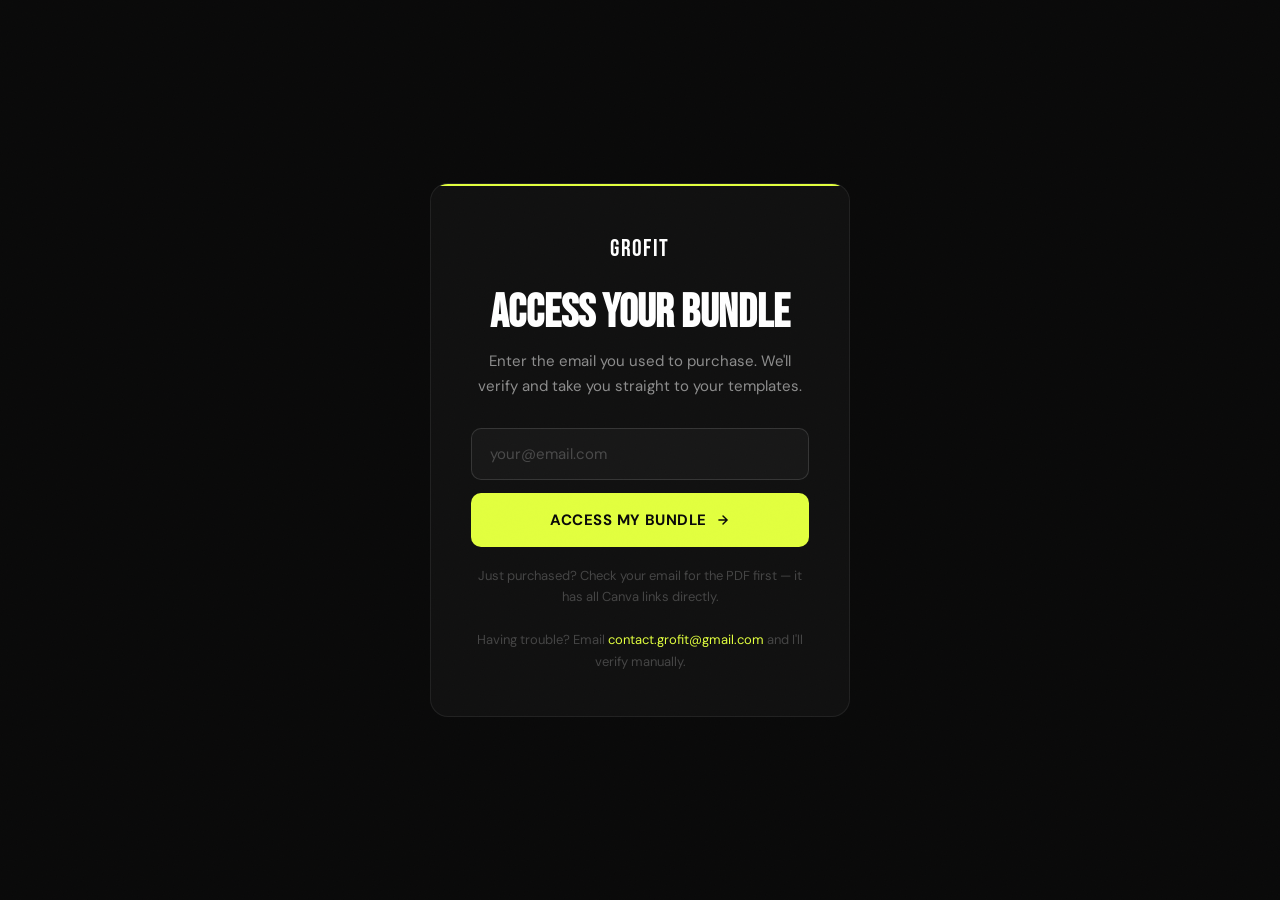
==== commit e24bd7db: "Add files via upload" ====
--- a/access.html
+++ b/access.html
@@ -1,79 +1,42 @@
 <!DOCTYPE html>
 <html lang="en">
 <head>
-  <meta charset="UTF-8" />
-  <meta name="viewport" content="width=device-width, initial-scale=1.0" />
-  <meta name="robots" content="noindex, nofollow" />
-  <title>Access Your Bundle — Grofit</title>
+<meta charset="UTF-8"/><meta name="viewport" content="width=device-width,initial-scale=1"/>
+<meta name="robots" content="noindex"/>
+<title>Access Your Bundle &mdash; Grofit</title>
+<script>!function(f,b,e,v,n,t,s){if(f.fbq)return;n=f.fbq=function(){n.callMethod?n.callMethod.apply(n,arguments):n.queue.push(arguments)};if(!f._fbq)f._fbq=n;n.push=n;n.loaded=!0;n.version='2.0';n.queue=[];t=b.createElement(e);t.async=!0;t.src=v;s=b.getElementsByTagName(e)[0];s.parentNode.insertBefore(t,s)}(window,document,'script','https://connect.facebook.net/en_US/fbevents.js');fbq('init','YOUR_PIXEL_ID');fbq('track','PageView');</script>
+<link rel="stylesheet" href="/assets/styles.css"/>
+</head>
+<body>
+<div class="ac-wrap">
+  <div class="ac-card">
+    <div class="ac-top"></div>
+    <div class="ac-body">
+      <div class="ac-logo">
+        <img src="/images/logo.png" alt="Grofit" onerror="this.style.display='none';this.nextElementSibling.style.display='block'"/>
+        <span class="ac-logo-txt" style="display:none">GROFIT</span>
+      </div>
+      <h1 class="d3" style="margin-bottom:10px">Access Your Bundle</h1>
+      <p class="t2 muted" style="margin-bottom:28px">Enter the email you used to purchase. We'll verify and take you straight to your templates.</p>
 
-  <!-- Meta Pixel -->
-  <script>
-    !function(f,b,e,v,n,t,s){if(f.fbq)return;n=f.fbq=function(){n.callMethod?
-    n.callMethod.apply(n,arguments):n.queue.push(arguments)};if(!f._fbq)f._fbq=n;
-    n.push=n;n.loaded=!0;n.version='2.0';n.queue=[];t=b.createElement(e);t.async=!0;
-    t.src=v;s=b.getElementsByTagName(e)[0];s.parentNode.insertBefore(t,s)}(window,
-    document,'script','https://connect.facebook.net/en_US/fbevents.js');
-    fbq('init','YOUR_PIXEL_ID');fbq('track','PageView');
-  </script>
-  <noscript><img height="1" width="1" style="display:none" src="https://www.facebook.com/tr?id=YOUR_PIXEL_ID&ev=PageView&noscript=1"/></noscript>
+      <div id="ac-exp" class="ac-exp">Your session expired. Please verify again to continue.</div>
+      <div id="ac-err" class="ac-err"></div>
 
-  <link rel="stylesheet" href="/assets/styles.css" />
-  <link rel="icon" href="/images/favicon.png" type="image/png" />
-</head>
-<body data-page="access">
+      <form id="ac-form">
+        <input type="email" id="ac-email" class="input-f" placeholder="your@email.com" required autocomplete="email"/>
+        <button type="submit" id="ac-submit" class="btn btn-pri btn-lg" style="width:100%;justify-content:center">
+          Access My Bundle
+          <svg width="14" height="14" viewBox="0 0 24 24" fill="none" stroke="currentColor" stroke-width="2.5" stroke-linecap="round"><path d="M5 12h14M12 5l7 7-7 7"/></svg>
+        </button>
+      </form>
 
-<div class="gate-page">
-  <div class="gate-card">
-
-    <div class="gate-logo">
-      <img src="/images/logo.png" alt="Grofit"
-        onerror="this.outerHTML='<div class=gate-logo-text>GROFIT</div>'" />
+      <p class="ac-note">
+        Just purchased? Check your email for the PDF first &mdash; it has all Canva links directly.<br/><br/>
+        Having trouble? Email <a href="mailto:contact.grofit@gmail.com">contact.grofit@gmail.com</a> and I'll verify manually.
+      </p>
     </div>
-
-    <h1 class="gate-title">Access Your Bundle</h1>
-    <p class="gate-sub">Enter the email you used when purchasing. We'll verify access and take you straight to your templates.</p>
-
-    <div id="access-error" class="alert error" role="alert"></div>
-    <div id="access-warn"  class="alert warn"  role="status"></div>
-
-    <form id="access-form" novalidate>
-      <div class="field-wrap">
-        <label class="field-label" for="access-email">Purchase Email</label>
-        <input
-          type="email"
-          id="access-email"
-          class="field-input"
-          placeholder="your@email.com"
-          autocomplete="email"
-          spellcheck="false"
-          required
-        />
-      </div>
-
-      <button type="submit" id="access-submit" class="btn btn-primary" style="width:100%;justify-content:center;margin-bottom:16px;padding:16px;">
-        Access My Bundle
-      </button>
-    </form>
-
-    <!-- Attempt indicator dots (5 max before block) -->
-    <div class="attempts-bar" id="attempt-dots" aria-label="Attempts remaining">
-      <span style="font-size:11px;font-weight:600;text-transform:uppercase;letter-spacing:0.08em;">Attempts:</span>
-      <span class="attempt-dot"></span>
-      <span class="attempt-dot"></span>
-      <span class="attempt-dot"></span>
-      <span class="attempt-dot"></span>
-      <span class="attempt-dot"></span>
-    </div>
-
-    <p class="gate-note">
-      Just purchased? Check your email — the PDF with all Canva links is on its way.<br><br>
-      Can't find your email or having trouble?
-      <a href="mailto:contact.grofit@gmail.com">Email contact.grofit@gmail.com</a> and I'll sort you out.
-    </p>
-
   </div>
 </div>
-
 <script src="/assets/script.js"></script>
 </body>
 </html>
--- a/assets/styles.css
+++ b/assets/styles.css
@@ -1,1939 +1,735 @@
-/* ============================================================
-   GROFIT — DESIGN SYSTEM v2
-   BLACK + WHITE. Yellow for highlights only.
-   Bebas Neue (display) + Plus Jakarta Sans (body)
-   ============================================================ */
-
-@import url('https://fonts.googleapis.com/css2?family=Bebas+Neue&family=Plus+Jakarta+Sans:wght@300;400;500;600;700;800&display=swap');
-
-/* ── RESET ───────────────────────────────────────────────── */
+@import url('https://fonts.googleapis.com/css2?family=Bebas+Neue&family=DM+Sans:wght@300;400;500;600;700&display=swap');
+
+/* ── TOKENS ──────────────────────────────────────────────── */
+:root {
+  --bg:        #0a0a0a;
+  --bg-2:      #111;
+  --bg-3:      #181818;
+  --bg-4:      #222;
+  --line:      rgba(255,255,255,0.07);
+  --line-md:   rgba(255,255,255,0.13);
+  --line-hi:   rgba(255,255,255,0.22);
+  --text:      #ffffff;
+  --text-2:    rgba(255,255,255,0.52);
+  --text-3:    rgba(255,255,255,0.22);
+  --text-4:    rgba(255,255,255,0.08);
+  --accent:    #e2ff3f;
+  --green:     #22c55e;
+  --red:       #ef4444;
+  --fd: 'Bebas Neue', sans-serif;
+  --fb: 'DM Sans', sans-serif;
+  --mw: 1060px;
+  --r: 10px;
+  --r2: 6px;
+  --r3: 16px;
+}
+
 *, *::before, *::after { box-sizing: border-box; margin: 0; padding: 0; }
-html { scroll-behavior: smooth; font-size: 16px; }
-img { display: block; max-width: 100%; }
-a { text-decoration: none; }
-button { font-family: inherit; cursor: pointer; border: none; background: none; }
-ul { list-style: none; }
-
-/* ── DESIGN TOKENS ───────────────────────────────────────── */
-:root {
-  --black:      #090909;
-  --black-2:    #0f0f0f;
-  --black-3:    #151515;
-  --black-4:    #1e1e1e;
-  --black-5:    #262626;
-  --white:      #ffffff;
-  --white-80:   rgba(255,255,255,0.80);
-  --white-55:   rgba(255,255,255,0.55);
-  --white-30:   rgba(255,255,255,0.30);
-  --white-10:   rgba(255,255,255,0.10);
-  --white-06:   rgba(255,255,255,0.06);
-  --white-03:   rgba(255,255,255,0.03);
-
-  /* Yellow — ONLY for CTAs, key numbers, highlights */
-  --yellow:       #DFFF00;
-  --yellow-dim:   rgba(223,255,0,0.10);
-  --yellow-ring:  rgba(223,255,0,0.20);
-
-  --error:   #FF4444;
-  --success: #00C873;
-
-  --font-d: 'Bebas Neue', sans-serif;
-  --font-b: 'Plus Jakarta Sans', sans-serif;
-
-  --w: 1080px;
-  --r: 10px;
-  --r-sm: 6px;
-  --r-full: 1000px;
-
-  --border: 1px solid var(--white-06);
-}
-
-/* ── BASE ────────────────────────────────────────────────── */
+html { scroll-behavior: smooth; -webkit-text-size-adjust: 100%; }
 body {
-  background: var(--black);
-  color: var(--white);
-  font-family: var(--font-b);
+  background: var(--bg);
+  color: var(--text);
+  font-family: var(--fb);
   font-size: 16px;
   line-height: 1.6;
   -webkit-font-smoothing: antialiased;
   overflow-x: hidden;
 }
-
-.container {
-  max-width: var(--w);
+img { display: block; max-width: 100%; }
+a { color: inherit; text-decoration: none; }
+button { font: inherit; cursor: pointer; border: none; background: none; }
+
+.wrap {
+  max-width: var(--mw);
   margin: 0 auto;
   padding: 0 24px;
 }
 
-.sr-only {
-  position: absolute; width: 1px; height: 1px;
-  overflow: hidden; clip: rect(0,0,0,0); white-space: nowrap;
-}
-
-/* ── ANNOUNCEMENT BAR ────────────────────────────────────── */
-.ann-bar {
-  background: var(--white);
-  color: var(--black);
-  text-align: center;
-  padding: 9px 20px;
-  font-size: 12.5px;
+/* ── GRAIN ───────────────────────────────────────────────── */
+body::after {
+  content: '';
+  position: fixed;
+  inset: 0;
+  pointer-events: none;
+  z-index: 9999;
+  opacity: .25;
+  background-image: url("data:image/svg+xml,%3Csvg xmlns='http://www.w3.org/2000/svg' width='256' height='256'%3E%3Cfilter id='n'%3E%3CfeTurbulence type='fractalNoise' baseFrequency='.8' numOctaves='4' stitchTiles='stitch'/%3E%3C/filter%3E%3Crect width='256' height='256' filter='url(%23n)' opacity='.04'/%3E%3C/svg%3E");
+}
+
+/* ── TYPE ────────────────────────────────────────────────── */
+.d1 { font-family: var(--fd); font-size: clamp(54px,9vw,96px); line-height: 1.0; letter-spacing: .01em; }
+.d2 { font-family: var(--fd); font-size: clamp(38px,6vw,68px); line-height: 1.02; letter-spacing: .01em; }
+.d3 { font-family: var(--fd); font-size: clamp(28px,4vw,46px); line-height: 1.05; }
+.t1 { font-size: clamp(17px,2vw,20px); line-height: 1.65; }
+.t2 { font-size: 15px; line-height: 1.7; }
+.t3 { font-size: 13px; line-height: 1.6; }
+.t4 { font-size: 11px; line-height: 1.5; }
+.muted  { color: var(--text-2); }
+.accent { color: var(--accent); }
+.up { text-transform: uppercase; letter-spacing: .08em; }
+
+/* ── SECTION LABEL ───────────────────────────────────────── */
+.slabel {
+  display: inline-flex;
+  align-items: center;
+  gap: 8px;
+  font-size: 11px;
   font-weight: 700;
-  letter-spacing: 0.04em;
   text-transform: uppercase;
-}
-
-/* ── NAVIGATION ──────────────────────────────────────────── */
-.nav {
-  position: sticky;
-  top: 0;
-  z-index: 200;
-  background: rgba(9,9,9,0.90);
-  backdrop-filter: blur(20px);
-  -webkit-backdrop-filter: blur(20px);
-  border-bottom: var(--border);
-  padding: 14px 0;
-}
-
-.nav-inner {
-  display: flex;
-  align-items: center;
-  justify-content: space-between;
-  max-width: var(--w);
-  margin: 0 auto;
-  padding: 0 24px;
-}
-
-.nav-logo img {
-  height: 28px;
-  width: auto;
-}
-
-/* fallback text logo */
-.nav-logo-text {
-  font-family: var(--font-d);
-  font-size: 24px;
-  letter-spacing: 0.06em;
-  color: var(--white);
-}
-
-.nav-logo-text span { color: var(--yellow); }
-
-.nav-right {
-  display: flex;
-  align-items: center;
-  gap: 20px;
-}
-
-.nav-price {
-  font-family: var(--font-d);
-  font-size: 20px;
-  color: var(--white-55);
-  letter-spacing: 0.04em;
-}
+  letter-spacing: .12em;
+  color: var(--text-3);
+  margin-bottom: 18px;
+}
+.slabel::before { content: ''; width: 18px; height: 1px; background: var(--text-3); }
 
 /* ── BUTTONS ─────────────────────────────────────────────── */
 .btn {
   display: inline-flex;
   align-items: center;
   justify-content: center;
-  gap: 10px;
-  font-family: var(--font-b);
-  font-weight: 800;
+  gap: 9px;
+  font-family: var(--fb);
+  font-weight: 700;
+  border-radius: var(--r);
+  transition: all .18s ease;
+  cursor: pointer;
+  white-space: nowrap;
+}
+.btn-pri {
+  background: var(--accent);
+  color: var(--bg);
+  font-size: 15px;
+  padding: 17px 34px;
   text-transform: uppercase;
-  letter-spacing: 0.06em;
+  letter-spacing: .03em;
+}
+.btn-pri:hover { background: #fff; transform: translateY(-2px); box-shadow: 0 10px 28px rgba(226,255,63,.22); }
+.btn-pri:active { transform: translateY(0); }
+.btn-out {
+  background: transparent;
+  color: var(--text-2);
+  border: 1px solid var(--line-md);
+  font-size: 14px;
+  padding: 13px 24px;
+}
+.btn-out:hover { border-color: var(--line-hi); color: var(--text); }
+.btn-gh {
+  background: var(--bg-3);
+  border: 1px solid var(--line);
+  color: var(--text-2);
+  font-size: 13px;
+  padding: 10px 18px;
+}
+.btn-gh:hover { background: var(--bg-4); color: var(--text); }
+.btn svg { flex-shrink: 0; }
+.btn-xl { font-size: 16px; padding: 20px 40px; }
+.btn-lg { font-size: 15px; padding: 15px 30px; }
+.btn-sm { font-size: 12px; padding: 9px 16px; }
+
+/* ── ANNOUNCEMENT ────────────────────────────────────────── */
+.ann {
+  background: var(--text);
+  color: var(--bg);
+  text-align: center;
+  padding: 10px 20px;
+  font-size: 12px;
+  font-weight: 700;
+  text-transform: uppercase;
+  letter-spacing: .06em;
+}
+
+/* ── NAV ─────────────────────────────────────────────────── */
+.nav {
+  position: sticky;
+  top: 0;
+  z-index: 100;
+  background: rgba(10,10,10,.9);
+  backdrop-filter: blur(20px);
+  -webkit-backdrop-filter: blur(20px);
+  border-bottom: 1px solid var(--line);
+  padding: 15px 0;
+}
+.nav-inner {
+  max-width: var(--mw);
+  margin: 0 auto;
+  padding: 0 24px;
+  display: flex;
+  align-items: center;
+  justify-content: space-between;
+}
+.logo {
+  display: flex;
+  align-items: center;
+  height: 30px;
+}
+.logo img { height: 30px; width: auto; }
+.logo-txt {
+  font-family: var(--fd);
+  font-size: 24px;
+  letter-spacing: .06em;
+  color: var(--text);
+}
+
+/* ── IMAGE SLOT SYSTEM ───────────────────────────────────── */
+/* Every slot shows a styled placeholder when no image exists */
+.img-slot {
+  position: relative;
+  overflow: hidden;
+  background: var(--bg-3);
+  border: 1px dashed rgba(255,255,255,.1);
   border-radius: var(--r);
-  transition: all 0.18s ease;
-  cursor: pointer;
-  border: none;
-  white-space: nowrap;
-}
-
-.btn-primary {
-  background: var(--yellow);
-  color: var(--black);
-  font-size: 14px;
-  padding: 14px 28px;
-}
-
-.btn-primary:hover {
-  background: var(--white);
-  transform: translateY(-2px);
-  box-shadow: 0 10px 28px rgba(223,255,0,0.25);
-}
-
-.btn-primary:active { transform: translateY(0); }
-
-.btn-primary.lg {
-  font-size: 16px;
-  padding: 18px 40px;
-}
-
-.btn-primary.xl {
-  font-size: 17px;
-  padding: 20px 52px;
-  border-radius: 12px;
-}
-
-.btn-ghost {
-  background: transparent;
-  color: var(--white-55);
-  font-size: 13px;
-  padding: 12px 20px;
-  border: var(--border);
-}
-
-.btn-ghost:hover { color: var(--white); border-color: var(--white-30); }
+}
+.img-slot img { width: 100%; height: 100%; object-fit: cover; display: block; }
+.img-slot .ph {
+  display: none;
+  position: absolute;
+  inset: 0;
+  flex-direction: column;
+  align-items: center;
+  justify-content: center;
+  gap: 8px;
+  text-align: center;
+  padding: 16px;
+}
+.img-slot .ph svg { opacity: .3; }
+.img-slot .ph span { font-size: 11px; font-weight: 600; text-transform: uppercase; letter-spacing: .08em; color: var(--text-3); }
+/* Show placeholder when image fails or .no-img class is added */
+.img-slot.no-img .ph { display: flex; }
+.img-slot.no-img img { opacity: 0; }
 
 /* ── HERO ────────────────────────────────────────────────── */
 .hero {
-  padding: 80px 0 72px;
-  position: relative;
-  overflow: hidden;
-}
-
-/* subtle grid background */
-.hero::before {
-  content: '';
-  position: absolute;
-  inset: 0;
-  background-image:
-    linear-gradient(rgba(255,255,255,0.025) 1px, transparent 1px),
-    linear-gradient(90deg, rgba(255,255,255,0.025) 1px, transparent 1px);
-  background-size: 60px 60px;
-  pointer-events: none;
-  mask-image: radial-gradient(ellipse 80% 60% at 50% 0%, black 0%, transparent 80%);
-}
-
-.hero-top {
   display: grid;
   grid-template-columns: 1fr 1fr;
   gap: 60px;
   align-items: center;
-}
-
+  max-width: var(--mw);
+  margin: 0 auto;
+  padding: 72px 24px 80px;
+}
 .hero-eyebrow {
   display: inline-flex;
   align-items: center;
   gap: 8px;
-  background: var(--white-06);
-  border: var(--border);
-  color: var(--white-55);
+  background: var(--bg-3);
+  border: 1px solid var(--line-md);
+  color: var(--text-2);
   font-size: 11px;
   font-weight: 700;
   text-transform: uppercase;
-  letter-spacing: 0.12em;
+  letter-spacing: .1em;
   padding: 6px 14px;
-  border-radius: var(--r-full);
+  border-radius: 100px;
   margin-bottom: 24px;
 }
-
-.hero-eyebrow svg { color: var(--yellow); }
-
-.hero-headline {
-  font-family: var(--font-d);
-  font-size: clamp(56px, 7.5vw, 88px);
-  line-height: 0.98;
-  letter-spacing: 0.01em;
-  margin-bottom: 24px;
-}
-
-.hero-headline .hl { color: var(--yellow); }
-
-.hero-sub {
-  font-size: 17px;
-  color: var(--white-55);
-  line-height: 1.75;
-  max-width: 480px;
-  margin-bottom: 36px;
-  font-weight: 400;
-}
-
-.hero-cta-group {
+.hero-dot { width: 6px; height: 6px; border-radius: 50%; background: var(--accent); animation: dot 2s ease-in-out infinite; }
+@keyframes dot { 0%,100%{opacity:1} 50%{opacity:.2} }
+.hero-title { margin-bottom: 22px; }
+.hero-title .hl { color: var(--accent); }
+.hero-sub { font-size: 17px; color: var(--text-2); line-height: 1.7; max-width: 450px; margin-bottom: 34px; }
+.hero-ctas { display: flex; align-items: center; gap: 14px; flex-wrap: wrap; margin-bottom: 36px; }
+.trust-row { display: flex; flex-wrap: wrap; gap: 18px; }
+.trust-i { display: flex; align-items: center; gap: 7px; font-size: 12px; color: var(--text-3); font-weight: 500; }
+.trust-i svg { flex-shrink: 0; }
+.hero-img { width: 100%; aspect-ratio: 9/7; border-radius: var(--r3); overflow: hidden; border: 1px solid var(--line); }
+
+/* ── MARQUEE ─────────────────────────────────────────────── */
+.marquee-wrap {
+  border-top: 1px solid var(--line);
+  border-bottom: 1px solid var(--line);
+  background: var(--bg-2);
+  overflow: hidden;
+  padding: 0;
+}
+.marquee-track {
   display: flex;
-  flex-direction: column;
-  gap: 16px;
-  margin-bottom: 40px;
-}
-
-.hero-cta-note {
+  width: max-content;
+  animation: scroll 30s linear infinite;
+}
+.marquee-track:hover { animation-play-state: paused; }
+@keyframes scroll { from{transform:translateX(0)} to{transform:translateX(-50%)} }
+.mi {
   display: flex;
   align-items: center;
-  gap: 20px;
-  flex-wrap: wrap;
-}
-
-.trust-pill {
-  display: inline-flex;
-  align-items: center;
-  gap: 7px;
-  font-size: 12.5px;
-  font-weight: 500;
-  color: var(--white-30);
-}
-
-.trust-pill svg { color: var(--white-30); flex-shrink: 0; }
-
-/* hero right — image area */
-.hero-visual {
-  position: relative;
-}
-
-.hero-image-slot {
-  width: 100%;
-  aspect-ratio: 1 / 1.05;
-  background: var(--black-3);
-  border: var(--border);
-  border-radius: 16px;
-  overflow: hidden;
-  position: relative;
-}
-
-.hero-image-slot img {
-  width: 100%;
-  height: 100%;
-  object-fit: cover;
-}
-
-.hero-image-slot .img-placeholder {
-  width: 100%;
-  height: 100%;
-  display: flex;
-  flex-direction: column;
-  align-items: center;
-  justify-content: center;
-  gap: 12px;
-  color: var(--white-30);
-}
-
-.hero-image-slot .img-placeholder svg { opacity: 0.4; }
-.hero-image-slot .img-placeholder span { font-size: 12px; text-align: center; max-width: 200px; line-height: 1.5; }
-
-/* floating stat cards on hero image */
-.hero-float {
-  position: absolute;
-  background: var(--black-2);
-  border: 1px solid var(--white-10);
-  border-radius: 10px;
-  padding: 12px 18px;
-  backdrop-filter: blur(10px);
-}
-
-.hero-float-1 { bottom: 28px; left: -24px; }
-.hero-float-2 { top: 32px;    right: -24px; }
-
-.float-label {
-  font-size: 11px;
-  font-weight: 600;
-  color: var(--white-30);
-  text-transform: uppercase;
-  letter-spacing: 0.08em;
-  margin-bottom: 2px;
-}
-
-.float-value {
-  font-family: var(--font-d);
-  font-size: 30px;
-  color: var(--yellow);
-  letter-spacing: 0.02em;
-  line-height: 1;
-}
-
-/* ── SOCIAL PROOF STRIP ──────────────────────────────────── */
-.proof-strip {
-  background: var(--black-2);
-  border-top: var(--border);
-  border-bottom: var(--border);
-  padding: 20px 0;
-  overflow: hidden;
-  position: relative;
-}
-
-.proof-strip::before,
-.proof-strip::after {
-  content: '';
-  position: absolute;
-  top: 0; bottom: 0;
-  width: 100px;
-  z-index: 2;
-  pointer-events: none;
-}
-
-.proof-strip::before { left: 0;  background: linear-gradient(to right, var(--black-2), transparent); }
-.proof-strip::after  { right: 0; background: linear-gradient(to left,  var(--black-2), transparent); }
-
-.proof-track {
-  display: flex;
-  gap: 0;
-  animation: scroll-left 28s linear infinite;
-  width: max-content;
-}
-
-.proof-track:hover { animation-play-state: paused; }
-
-@keyframes scroll-left {
-  from { transform: translateX(0); }
-  to   { transform: translateX(-50%); }
-}
-
-.proof-item {
-  display: flex;
-  align-items: center;
-  gap: 10px;
-  padding: 0 40px;
-  font-size: 13px;
-  font-weight: 600;
-  color: var(--white-30);
-  white-space: nowrap;
-  border-right: var(--border);
-}
-
-.proof-item svg { color: var(--white-30); }
-
-/* ── STATS GRID ──────────────────────────────────────────── */
-.stats-section {
-  padding: 0;
-  border-bottom: var(--border);
-}
-
-.stats-grid {
-  display: grid;
-  grid-template-columns: repeat(4, 1fr);
-}
-
-.stat-block {
-  padding: 40px 32px;
-  border-right: var(--border);
-  text-align: center;
-}
-
-.stat-block:last-child { border-right: none; }
-
-.stat-num {
-  font-family: var(--font-d);
-  font-size: 58px;
-  line-height: 1;
-  color: var(--yellow);
-  letter-spacing: 0.01em;
-  margin-bottom: 6px;
-}
-
-.stat-lbl {
-  font-size: 12.5px;
-  font-weight: 600;
-  color: var(--white-30);
-  text-transform: uppercase;
-  letter-spacing: 0.08em;
-}
-
-/* ── SECTION COMMON ──────────────────────────────────────── */
-section { padding: 96px 0; }
-
-.section-tag {
-  display: inline-block;
+  gap: 9px;
+  padding: 16px 36px;
   font-size: 11px;
   font-weight: 700;
   text-transform: uppercase;
-  letter-spacing: 0.14em;
-  color: var(--white-55);
-  border: var(--border);
-  padding: 5px 12px;
-  border-radius: var(--r-full);
-  margin-bottom: 18px;
-}
-
-.section-title {
-  font-family: var(--font-d);
-  font-size: clamp(38px, 5vw, 60px);
-  line-height: 1.04;
-  letter-spacing: 0.01em;
-  margin-bottom: 16px;
-}
-
-.section-desc {
-  font-size: 17px;
-  color: var(--white-55);
-  line-height: 1.75;
-  font-weight: 400;
-}
-
-.section-header { margin-bottom: 56px; }
-.section-header.center { text-align: center; }
-.section-header.center .section-desc { max-width: 560px; margin: 0 auto; }
-
-/* ── PROBLEM SECTION ─────────────────────────────────────── */
-.problem-layout {
+  letter-spacing: .1em;
+  color: var(--text-3);
+  white-space: nowrap;
+  border-right: 1px solid var(--line);
+}
+.mi svg { color: var(--text-4); }
+
+/* ── STATS ───────────────────────────────────────────────── */
+.stats-band {
+  background: var(--bg-2);
+  border-top: 1px solid var(--line);
+  border-bottom: 1px solid var(--line);
+  padding: 0;
+}
+.stats-g {
+  display: grid;
+  grid-template-columns: repeat(4,1fr);
+}
+.stat {
+  padding: 32px 24px;
+  text-align: center;
+  border-right: 1px solid var(--line);
+}
+.stat:last-child { border-right: none; }
+.stat-n {
+  font-family: var(--fd);
+  font-size: 52px;
+  line-height: 1;
+  color: var(--accent);
+  letter-spacing: .02em;
+  margin-bottom: 5px;
+}
+.stat-l {
+  font-size: 11px;
+  font-weight: 700;
+  text-transform: uppercase;
+  letter-spacing: .08em;
+  color: var(--text-3);
+}
+
+/* ── SECTIONS ────────────────────────────────────────────── */
+.sec { padding: 88px 0; }
+.sec-alt { background: var(--bg-2); border-top: 1px solid var(--line); border-bottom: 1px solid var(--line); }
+
+/* ── PROBLEM ─────────────────────────────────────────────── */
+.prob-g {
   display: grid;
   grid-template-columns: 1fr 1fr;
-  gap: 64px;
+  gap: 56px;
   align-items: start;
 }
-
-.pain-item {
-  display: flex;
-  align-items: flex-start;
-  gap: 16px;
-  padding: 20px;
-  background: var(--black-2);
-  border: var(--border);
-  border-radius: var(--r);
-  margin-bottom: 12px;
-  transition: border-color 0.2s;
-}
-
-.pain-item:hover { border-color: rgba(255,68,68,0.25); }
-
-.pain-icon {
-  width: 36px;
-  height: 36px;
-  background: rgba(255,68,68,0.08);
-  border: 1px solid rgba(255,68,68,0.15);
-  border-radius: var(--r-sm);
-  display: flex;
-  align-items: center;
-  justify-content: center;
-  color: var(--error);
-  flex-shrink: 0;
-}
-
-.pain-text {
-  font-size: 15px;
-  color: var(--white-55);
-  line-height: 1.6;
-}
-
-.pain-text strong {
-  display: block;
-  color: var(--white);
-  font-weight: 600;
-  margin-bottom: 3px;
-}
-
-/* quote block */
-.quote-block {
-  background: var(--black-2);
-  border: var(--border);
-  border-left: 3px solid var(--white);
-  border-radius: var(--r);
-  padding: 36px;
-  height: 100%;
-}
-
-.quote-item {
-  padding: 20px 0;
-  border-bottom: var(--border);
-}
-
-.quote-item:first-child { padding-top: 0; }
-.quote-item:last-child  { border-bottom: none; padding-bottom: 0; }
-
-.quote-text {
-  font-size: 15px;
-  color: var(--white-55);
-  line-height: 1.7;
-  font-style: italic;
-  margin-bottom: 10px;
-}
-
-.quote-author {
-  font-size: 12px;
-  font-weight: 700;
-  color: var(--white-30);
-  text-transform: uppercase;
-  letter-spacing: 0.06em;
-}
-
-/* ── OUTCOME / BEFORE-AFTER SECTION ─────────────────────── */
-.outcome-section { background: var(--black-2); border-top: var(--border); border-bottom: var(--border); }
-
-.compare-grid {
-  display: grid;
-  grid-template-columns: 1fr 1fr;
-  gap: 20px;
-}
-
-.compare-col {
-  padding: 36px;
-  border-radius: var(--r);
-  border: var(--border);
-}
-
-.compare-col.old { background: rgba(255,68,68,0.03); border-color: rgba(255,68,68,0.12); }
-.compare-col.new { background: rgba(0,200,115,0.03); border-color: rgba(0,200,115,0.12); }
-
-.compare-label {
-  display: flex;
-  align-items: center;
-  gap: 10px;
-  font-family: var(--font-d);
-  font-size: 22px;
-  letter-spacing: 0.08em;
-  margin-bottom: 24px;
-}
-
-.compare-col.old .compare-label { color: var(--error); }
-.compare-col.new .compare-label { color: var(--success); }
-
-.compare-item {
+.pain-list { list-style: none; display: flex; flex-direction: column; gap: 10px; margin-top: 28px; }
+.pain-i {
   display: flex;
   align-items: flex-start;
   gap: 12px;
-  font-size: 15px;
-  color: var(--white-55);
-  line-height: 1.6;
-  margin-bottom: 14px;
-}
-
-.compare-item:last-child { margin-bottom: 0; }
-
-.compare-dot {
-  width: 7px;
-  height: 7px;
+  padding: 16px 18px;
+  background: var(--bg-2);
+  border: 1px solid var(--line);
+  border-radius: var(--r);
+  font-size: 14px;
+  color: var(--text-2);
+  line-height: 1.55;
+  transition: border-color .2s;
+}
+.pain-i:hover { border-color: rgba(239,68,68,.2); }
+.pain-x { color: var(--red); flex-shrink: 0; margin-top: 1px; }
+.qb {
+  background: var(--bg-2);
+  border: 1px solid var(--line);
+  border-left: 2px solid var(--text-3);
+  border-radius: var(--r);
+  padding: 32px 36px;
+}
+.qb-ttl { font-size: 11px; font-weight: 700; text-transform: uppercase; letter-spacing: .1em; color: var(--text-3); margin-bottom: 22px; }
+.q-entry { padding: 18px 0; border-bottom: 1px solid var(--line); }
+.q-entry:first-of-type { padding-top: 0; }
+.q-entry:last-of-type { border-bottom: none; padding-bottom: 0; }
+.q-text { font-size: 15px; color: var(--text-2); line-height: 1.65; font-style: italic; margin-bottom: 8px; }
+.q-attr { font-size: 11px; font-weight: 700; color: var(--text-3); text-transform: uppercase; letter-spacing: .06em; }
+
+/* ── BEFORE / AFTER ──────────────────────────────────────── */
+.ba-wrap {
+  position: relative;
+  max-width: 900px;
+  margin: 48px auto 0;
+  aspect-ratio: 16/7;
+  border-radius: var(--r3);
+  overflow: hidden;
+  cursor: col-resize;
+  user-select: none;
+  border: 1px solid var(--line);
+}
+.ba-layer { position: absolute; inset: 0; width: 100%; height: 100%; }
+.ba-after { clip-path: inset(0 50% 0 0); }
+.ba-layer img { width: 100%; height: 100%; object-fit: cover; pointer-events: none; display: block; }
+.ba-fb {
+  width: 100%; height: 100%;
+  display: flex; flex-direction: column;
+  justify-content: center;
+  padding: 44px;
+  gap: 14px;
+}
+.ba-before .ba-fb { background: var(--bg-3); }
+.ba-after  .ba-fb { background: var(--bg-4); }
+.ba-fb-title {
+  font-family: var(--fd);
+  font-size: 20px;
+  letter-spacing: .04em;
+  margin-bottom: 8px;
+}
+.ba-before .ba-fb-title { color: rgba(239,68,68,.7); }
+.ba-after  .ba-fb-title { color: rgba(34,197,94,.9); }
+.ba-item { display: flex; align-items: center; gap: 10px; font-size: 14px; font-weight: 500; }
+.ba-item.bad  { color: rgba(239,68,68,.65); }
+.ba-item.good { color: rgba(34,197,94,.9); }
+.ba-divider { position: absolute; top: 0; bottom: 0; left: 50%; width: 2px; background: var(--text); transform: translateX(-50%); pointer-events: none; z-index: 10; }
+.ba-handle {
+  position: absolute; top: 50%; left: 50%;
+  transform: translate(-50%,-50%);
+  width: 44px; height: 44px;
+  background: var(--text);
   border-radius: 50%;
-  flex-shrink: 0;
-  margin-top: 8px;
-}
-
-.compare-col.old .compare-dot { background: var(--error); }
-.compare-col.new .compare-dot { background: var(--success); }
-
-/* ── TEMPLATE PREVIEW GRID ───────────────────────────────── */
-.template-grid {
-  display: grid;
-  grid-template-columns: repeat(4, 1fr);
-  gap: 12px;
-  margin-bottom: 24px;
-}
-
-.tpl-card {
+  display: flex; align-items: center; justify-content: center;
+  z-index: 11; pointer-events: none;
+  box-shadow: 0 2px 20px rgba(0,0,0,.7);
+}
+.ba-handle svg { color: var(--bg); }
+.ba-lbl {
+  position: absolute; bottom: 18px;
+  font-size: 11px; font-weight: 700;
+  text-transform: uppercase; letter-spacing: .1em;
+  padding: 5px 12px; border-radius: 100px;
+  pointer-events: none; z-index: 12;
+}
+.ba-lbl-l { left: 18px; background: rgba(239,68,68,.9); color: #fff; }
+.ba-lbl-r { right: 18px; background: rgba(34,197,94,.9); color: #000; }
+
+/* ── TEMPLATE GRID ───────────────────────────────────────── */
+.tgrid { display: grid; grid-template-columns: repeat(4,1fr); gap: 12px; margin-top: 48px; }
+.tc {
+  position: relative;
   aspect-ratio: 1;
-  border-radius: var(--r-sm);
-  background: var(--black-3);
-  border: var(--border);
+  border-radius: var(--r);
   overflow: hidden;
+  border: 1px solid var(--line);
+  background: var(--bg-2);
+  transition: all .28s ease;
+  cursor: pointer;
+}
+.tc:hover { border-color: var(--line-hi); transform: translateY(-4px) scale(1.02); box-shadow: 0 20px 48px rgba(0,0,0,.7); z-index: 2; }
+.tc-img { width: 100%; height: 100%; object-fit: cover; display: block; }
+.tc-badge { font-size: 10px; font-weight: 700; text-transform: uppercase; letter-spacing: .1em; color: var(--accent); padding: 14px 14px 0; }
+.tc-ph { flex: 1; display: flex; align-items: center; justify-content: center; }
+.tc-ph svg { opacity: .08; }
+.tc-hover {
+  position: absolute; inset: 0;
+  background: linear-gradient(to top, rgba(10,10,10,.95) 0%, transparent 55%);
+  opacity: 0; transition: opacity .22s;
+  display: flex; align-items: flex-end; padding: 14px;
+}
+.tc:hover .tc-hover { opacity: 1; }
+.tc-name { font-size: 12px; font-weight: 700; color: var(--text); text-transform: uppercase; letter-spacing: .06em; }
+.tc-fallback { display: flex; flex-direction: column; }
+.chip-row { display: flex; flex-wrap: wrap; gap: 8px; margin-top: 32px; }
+.chip {
+  background: var(--bg-2);
+  border: 1px solid var(--line);
+  color: var(--text-2);
+  font-size: 12px;
+  font-weight: 600;
+  padding: 6px 14px;
+  border-radius: 100px;
+  transition: all .15s;
+}
+.chip:hover { border-color: var(--line-hi); color: var(--text); }
+
+/* ── OFFER CORE ──────────────────────────────────────────── */
+.offer-core {
+  background: var(--bg-2);
+  border: 1px solid var(--line-md);
+  border-radius: var(--r3);
+  padding: 44px;
+  margin-bottom: 20px;
   position: relative;
-  cursor: pointer;
-  transition: all 0.25s ease;
-}
-
-.tpl-card:hover {
-  border-color: var(--white-30);
-  transform: translateY(-4px) scale(1.02);
-  z-index: 2;
-  box-shadow: 0 20px 48px rgba(0,0,0,0.6);
-}
-
-.tpl-card img {
-  width: 100%;
-  height: 100%;
-  object-fit: cover;
-  transition: transform 0.3s ease;
-}
-
-.tpl-card:hover img { transform: scale(1.04); }
-
-/* placeholder state when no image */
-.tpl-card .tpl-placeholder {
-  width: 100%;
-  height: 100%;
-  display: flex;
-  flex-direction: column;
-  align-items: center;
-  justify-content: center;
-  gap: 8px;
-  background: var(--black-3);
-  color: var(--white-30);
-}
-
-.tpl-card .tpl-placeholder span {
+}
+.offer-core::before { content: ''; position: absolute; top: 0; left: 0; right: 0; height: 2px; background: var(--text); border-radius: var(--r3) var(--r3) 0 0; }
+.core-tag {
+  display: inline-block;
+  background: var(--text);
+  color: var(--bg);
   font-size: 10px;
-  font-weight: 600;
-  text-transform: uppercase;
-  letter-spacing: 0.1em;
-}
-
-.tpl-overlay {
-  position: absolute;
-  inset: 0;
-  background: linear-gradient(to top, rgba(9,9,9,0.95) 0%, transparent 55%);
-  opacity: 0;
-  transition: opacity 0.25s;
-  display: flex;
-  flex-direction: column;
-  justify-content: flex-end;
-  padding: 14px;
-}
-
-.tpl-card:hover .tpl-overlay { opacity: 1; }
-
-.tpl-label {
-  font-size: 11px;
-  font-weight: 700;
-  color: var(--yellow);
-  text-transform: uppercase;
-  letter-spacing: 0.1em;
-}
-
-/* concept tags row */
-.concept-row {
-  display: flex;
-  flex-wrap: wrap;
-  gap: 8px;
-  margin-top: 32px;
-}
-
-.concept-chip {
-  font-size: 12.5px;
-  font-weight: 600;
-  color: var(--white-55);
-  background: var(--black-3);
-  border: var(--border);
-  padding: 7px 14px;
-  border-radius: var(--r-full);
-  transition: all 0.18s;
-}
-
-.concept-chip:hover {
-  color: var(--white);
-  border-color: var(--white-30);
-  background: var(--black-4);
-}
-
-/* ── BEFORE / AFTER SLIDER ───────────────────────────────── */
-.ba-wrapper {
-  position: relative;
-  width: 100%;
-  max-width: 640px;
-  margin: 0 auto;
-  aspect-ratio: 1;
-  border-radius: 14px;
-  overflow: hidden;
-  border: var(--border);
-  cursor: ew-resize;
-  touch-action: none;
-  user-select: none;
-}
-
-.ba-img {
-  position: absolute;
-  inset: 0;
-  width: 100%;
-  height: 100%;
-  object-fit: cover;
-}
-
-.ba-img.after {
-  clip-path: inset(0 50% 0 0);
-  transition: clip-path 0.05s linear;
-}
-
-.ba-handle {
-  position: absolute;
-  top: 0; bottom: 0;
-  left: 50%;
-  transform: translateX(-50%);
-  width: 3px;
-  background: var(--white);
-  transition: left 0.05s linear;
-  z-index: 10;
-}
-
-.ba-handle::before {
-  content: '';
-  position: absolute;
-  top: 50%;
-  left: 50%;
-  transform: translate(-50%, -50%);
-  width: 40px;
-  height: 40px;
-  border-radius: 50%;
-  background: var(--white);
-  box-shadow: 0 4px 16px rgba(0,0,0,0.4);
-}
-
-/* arrows on handle button */
-.ba-handle::after {
-  content: '◀ ▶';
-  position: absolute;
-  top: 50%;
-  left: 50%;
-  transform: translate(-50%, -50%);
-  font-size: 12px;
-  color: var(--black);
-  z-index: 1;
-  letter-spacing: -2px;
-}
-
-.ba-label {
-  position: absolute;
-  bottom: 16px;
-  font-size: 11px;
-  font-weight: 700;
-  text-transform: uppercase;
-  letter-spacing: 0.1em;
-  background: rgba(9,9,9,0.8);
-  padding: 5px 12px;
-  border-radius: var(--r-full);
-  backdrop-filter: blur(8px);
-}
-
-.ba-label.left  { left: 16px;  color: var(--error);   }
-.ba-label.right { right: 16px; color: var(--success);  }
-
-/* image placeholder in ba slot */
-.ba-placeholder {
-  position: absolute;
-  inset: 0;
-  display: flex;
-  align-items: center;
-  justify-content: center;
-  flex-direction: column;
-  gap: 10px;
-  color: var(--white-30);
-  background: var(--black-3);
-  font-size: 12px;
-}
-
-/* ── OFFER STACK ─────────────────────────────────────────── */
-.offer-main {
-  background: var(--black-2);
-  border: var(--border);
-  border-radius: 14px;
-  padding: 48px;
-  position: relative;
-  overflow: hidden;
-  margin-bottom: 20px;
-}
-
-.offer-main::before {
-  content: '';
-  position: absolute;
-  top: 0; left: 0; right: 0;
-  height: 2px;
-  background: var(--white);
-}
-
-.offer-badge {
-  display: inline-flex;
-  align-items: center;
-  gap: 7px;
-  background: var(--yellow);
-  color: var(--black);
-  font-size: 11px;
   font-weight: 800;
   text-transform: uppercase;
-  letter-spacing: 0.1em;
-  padding: 5px 12px;
+  letter-spacing: .1em;
+  padding: 4px 11px;
   border-radius: 4px;
-  margin-bottom: 20px;
-}
-
-.offer-title {
-  font-family: var(--font-d);
-  font-size: 34px;
-  letter-spacing: 0.02em;
-  margin-bottom: 6px;
-}
-
-.offer-sub { font-size: 15px; color: var(--white-55); margin-bottom: 28px; }
-
-.offer-features {
-  display: grid;
-  grid-template-columns: repeat(2, 1fr);
-  gap: 12px;
-}
-
-.offer-feat {
-  display: flex;
-  align-items: flex-start;
-  gap: 10px;
-  font-size: 14px;
-  color: var(--white-55);
-  line-height: 1.5;
-}
-
-.offer-feat svg { color: var(--yellow); flex-shrink: 0; margin-top: 2px; }
-
-/* bonuses */
-.bonus-grid {
-  display: grid;
-  grid-template-columns: repeat(2, 1fr);
-  gap: 16px;
-}
-
-.bonus-card {
-  background: var(--black-2);
-  border: var(--border);
+  margin-bottom: 18px;
+}
+.core-title { font-family: var(--fd); font-size: 34px; letter-spacing: .02em; margin-bottom: 8px; }
+.core-sub { color: var(--text-2); font-size: 14px; margin-bottom: 28px; }
+.feat-g { display: grid; grid-template-columns: 1fr 1fr; gap: 10px; }
+.feat { display: flex; align-items: flex-start; gap: 10px; font-size: 14px; color: var(--text-2); line-height: 1.5; }
+.feat svg { color: var(--text-3); flex-shrink: 0; margin-top: 2px; }
+.bonus-g { display: grid; grid-template-columns: 1fr 1fr; gap: 16px; }
+.bonus {
+  background: var(--bg-2);
+  border: 1px solid var(--line);
   border-radius: var(--r);
   padding: 28px;
   position: relative;
   overflow: hidden;
-  transition: border-color 0.2s;
-}
-
-.bonus-card:hover { border-color: var(--white-30); }
-
-.bonus-bg-num {
-  position: absolute;
-  top: 10px; right: 16px;
-  font-family: var(--font-d);
-  font-size: 72px;
-  color: var(--white-06);
-  line-height: 1;
-  pointer-events: none;
-}
-
-.bonus-icon {
-  width: 44px;
-  height: 44px;
-  background: var(--black-4);
-  border: var(--border);
-  border-radius: var(--r-sm);
-  display: flex;
-  align-items: center;
-  justify-content: center;
-  color: var(--white-55);
-  margin-bottom: 16px;
-}
-
-.bonus-tag {
-  font-size: 10.5px;
-  font-weight: 700;
-  color: var(--white-30);
-  text-transform: uppercase;
-  letter-spacing: 0.1em;
-  margin-bottom: 6px;
-}
-
-.bonus-title {
-  font-weight: 700;
-  font-size: 16px;
-  margin-bottom: 8px;
-  line-height: 1.3;
-}
-
-.bonus-desc {
-  font-size: 14px;
-  color: var(--white-55);
-  line-height: 1.65;
-  margin-bottom: 14px;
-}
-
-.bonus-value {
-  font-size: 13px;
-  font-weight: 700;
-  color: var(--white-30);
-}
-
-.bonus-value s { opacity: 0.5; }
-
-/* ── TESTIMONIALS ────────────────────────────────────────── */
-.testimonials-section { background: var(--black-2); border-top: var(--border); border-bottom: var(--border); }
-
-.testi-grid {
-  display: grid;
-  grid-template-columns: repeat(3, 1fr);
-  gap: 16px;
-}
-
-.testi-card {
-  background: var(--black);
-  border: var(--border);
+  transition: border-color .2s;
+}
+.bonus:hover { border-color: var(--line-md); }
+.bonus-n { position: absolute; top: 14px; right: 18px; font-family: var(--fd); font-size: 48px; color: var(--text-4); line-height: 1; }
+.bonus-tag { font-size: 11px; font-weight: 700; text-transform: uppercase; letter-spacing: .1em; color: var(--text-3); margin-bottom: 8px; }
+.bonus-title { font-weight: 700; font-size: 16px; margin-bottom: 8px; line-height: 1.35; }
+.bonus-desc { font-size: 14px; color: var(--text-2); line-height: 1.65; }
+.bonus-val { display: inline-block; margin-top: 12px; font-size: 12px; font-weight: 600; color: var(--green); }
+
+/* ── PROOF ───────────────────────────────────────────────── */
+.proof-g { display: grid; grid-template-columns: repeat(3,1fr); gap: 16px; margin-top: 48px; }
+.proof {
+  background: var(--bg-2);
+  border: 1px solid var(--line);
   border-radius: var(--r);
-  padding: 28px;
-  transition: border-color 0.2s;
-}
-
-.testi-card:hover { border-color: var(--white-30); }
-
-.testi-stars {
-  display: flex;
-  gap: 3px;
-  margin-bottom: 14px;
-}
-
-.testi-stars svg { color: var(--yellow); }
-
-.testi-text {
-  font-size: 14.5px;
-  color: var(--white-55);
-  line-height: 1.75;
-  font-style: italic;
-  margin-bottom: 20px;
-}
-
-.testi-author {
-  display: flex;
-  align-items: center;
-  gap: 12px;
-}
-
-.testi-avatar {
-  width: 38px;
-  height: 38px;
-  border-radius: 50%;
-  background: var(--black-4);
-  border: var(--border);
-  overflow: hidden;
-  flex-shrink: 0;
-  display: flex;
-  align-items: center;
-  justify-content: center;
-  font-weight: 700;
-  font-size: 14px;
-  color: var(--white-55);
-}
-
-.testi-name { font-weight: 700; font-size: 14px; margin-bottom: 2px; }
-.testi-role { font-size: 12px; color: var(--white-30); }
-
-/* ── SCARCITY SECTION ────────────────────────────────────── */
-.scarcity-section {
-  background: var(--black-3);
-  border: var(--border);
-  border-left: 3px solid var(--yellow);
-  border-radius: var(--r);
-  padding: 36px 40px;
-  max-width: 700px;
+  padding: 26px;
+  transition: border-color .2s;
+}
+.proof:hover { border-color: var(--line-md); }
+.stars { display: flex; gap: 3px; margin-bottom: 14px; }
+.stars svg { color: var(--accent); }
+.proof-txt { font-size: 14px; color: var(--text-2); line-height: 1.7; font-style: italic; margin-bottom: 18px; }
+.proof-auth { display: flex; align-items: center; gap: 10px; }
+.proof-av {
+  width: 36px; height: 36px; border-radius: 50%;
+  background: var(--bg-4); border: 1px solid var(--line);
+  display: flex; align-items: center; justify-content: center;
+  font-weight: 700; font-size: 14px; color: var(--text-2); flex-shrink: 0;
+}
+.proof-nm { font-size: 13px; font-weight: 700; margin-bottom: 2px; }
+.proof-role { font-size: 12px; color: var(--text-3); }
+
+/* ── PRICING ─────────────────────────────────────────────── */
+.price-box {
+  max-width: 540px;
   margin: 0 auto;
-  text-align: center;
-}
-
-.scarcity-label {
-  font-size: 11px;
-  font-weight: 700;
-  text-transform: uppercase;
-  letter-spacing: 0.14em;
-  color: var(--yellow);
-  margin-bottom: 12px;
-}
-
-.scarcity-title {
-  font-family: var(--font-d);
-  font-size: 32px;
-  letter-spacing: 0.02em;
-  margin-bottom: 12px;
-}
-
-.scarcity-text {
-  font-size: 15px;
-  color: var(--white-55);
-  line-height: 1.7;
-}
-
-/* ── PRICING ─────────────────────────────────────────────── */
-.pricing-card {
-  max-width: 580px;
-  margin: 0 auto;
-  background: var(--black-2);
-  border: var(--border);
-  border-radius: 16px;
-  padding: 52px;
+  background: var(--bg-2);
+  border: 1px solid var(--line-md);
+  border-radius: var(--r3);
+  padding: 48px;
   position: relative;
-  overflow: hidden;
-  text-align: center;
-}
-
-.pricing-card::before {
-  content: '';
-  position: absolute;
-  top: 0; left: 0; right: 0;
-  height: 3px;
-  background: var(--white);
-}
-
-.price-tag {
-  display: inline-block;
-  background: var(--yellow);
-  color: var(--black);
-  font-size: 11px;
-  font-weight: 800;
-  text-transform: uppercase;
-  letter-spacing: 0.1em;
-  padding: 5px 14px;
-  border-radius: var(--r-full);
-  margin-bottom: 24px;
-}
-
-.price-was {
-  font-size: 15px;
-  color: var(--white-30);
-  text-decoration: line-through;
-  margin-bottom: 4px;
-}
-
-.price-main {
-  font-family: var(--font-d);
-  font-size: 96px;
-  color: var(--yellow);
-  line-height: 1;
-  letter-spacing: -0.01em;
-  margin-bottom: 4px;
-}
-
-.price-main sup { font-size: 40px; vertical-align: super; }
-
-.price-note { font-size: 14px; color: var(--white-30); margin-bottom: 36px; }
-
-.price-list {
-  text-align: left;
-  border-top: var(--border);
-  padding-top: 28px;
-  margin-bottom: 32px;
-}
-
-.price-list-title {
-  font-size: 12px;
-  font-weight: 700;
-  text-transform: uppercase;
-  letter-spacing: 0.1em;
-  color: var(--white-30);
-  margin-bottom: 16px;
-}
-
-.price-row {
-  display: flex;
-  justify-content: space-between;
-  align-items: center;
-  padding: 9px 0;
-  border-bottom: 1px solid var(--white-03);
-  font-size: 14px;
-}
-
-.price-row:last-child { border-bottom: none; }
-.price-row-name { color: var(--white-55); }
-.price-row-val  { color: var(--white-30); text-decoration: line-through; font-size: 13px; }
-
-.price-total-row {
-  display: flex;
-  justify-content: space-between;
-  align-items: center;
-  padding: 16px 0;
-  border-top: var(--border);
-  margin-bottom: 28px;
-}
-
-.price-total-label { font-weight: 700; font-size: 14px; }
-.price-total-val {
-  font-family: var(--font-d);
-  font-size: 28px;
-  color: var(--yellow);
-  letter-spacing: 0.02em;
-}
-
-.guarantee-note {
-  display: flex;
-  align-items: center;
-  justify-content: center;
-  gap: 8px;
-  font-size: 13px;
-  color: var(--white-30);
-  margin-top: 16px;
-}
-
-/* ── PAYMENT METHODS ─────────────────────────────────────── */
-.payment-section-inner {
-  max-width: 640px;
-  margin: 48px auto 0;
-}
-
-.payment-divider {
-  display: flex;
-  align-items: center;
-  gap: 16px;
-  margin: 32px 0;
-  color: var(--white-30);
-  font-size: 12px;
-  font-weight: 600;
-  text-transform: uppercase;
-  letter-spacing: 0.08em;
-}
-
-.payment-divider::before,
-.payment-divider::after {
-  content: '';
-  flex: 1;
-  height: 1px;
-  background: var(--white-10);
-}
-
-.payment-grid {
-  display: grid;
-  grid-template-columns: repeat(2, 1fr);
-  gap: 12px;
-  margin-bottom: 24px;
-}
-
-.payment-method {
-  display: flex;
-  flex-direction: column;
-  align-items: center;
-  gap: 10px;
-  padding: 20px 16px;
-  background: var(--black-2);
-  border: var(--border);
-  border-radius: var(--r);
-  cursor: pointer;
-  transition: all 0.18s;
-  text-align: center;
-}
-
-.payment-method:hover {
-  border-color: var(--white-30);
-  background: var(--black-3);
-}
-
-.payment-method .pm-logo {
-  height: 28px;
-  width: auto;
-  object-fit: contain;
-  filter: grayscale(1) brightness(0.7);
-  transition: filter 0.18s;
-}
-
-.payment-method:hover .pm-logo {
-  filter: grayscale(0) brightness(1);
-}
-
-/* UPI QR code section */
-.upi-modal-trigger {
-  cursor: pointer;
-}
-
-.pm-name {
-  font-size: 13px;
-  font-weight: 700;
-  color: var(--white-55);
-}
-
-.pm-note {
-  font-size: 11px;
-  color: var(--white-30);
-}
-
-.dm-option {
-  text-align: center;
-  padding: 20px;
-  background: var(--black-2);
-  border: var(--border);
-  border-radius: var(--r);
-}
-
-.dm-option p {
-  font-size: 14px;
-  color: var(--white-55);
-  margin-bottom: 8px;
-}
-
-.dm-option a {
-  color: var(--white);
-  font-weight: 700;
-  border-bottom: 1px solid var(--white-30);
-  padding-bottom: 1px;
-  transition: border-color 0.18s;
-}
-
-.dm-option a:hover { border-color: var(--white); }
-
-/* UPI Modal */
-.modal-overlay {
-  position: fixed;
-  inset: 0;
-  background: rgba(0,0,0,0.85);
-  backdrop-filter: blur(8px);
-  z-index: 1000;
-  display: flex;
-  align-items: center;
-  justify-content: center;
-  padding: 24px;
-  opacity: 0;
-  visibility: hidden;
-  transition: all 0.25s;
-}
-
-.modal-overlay.open {
-  opacity: 1;
-  visibility: visible;
-}
-
-.modal-box {
-  background: var(--black-2);
-  border: var(--border);
-  border-radius: 16px;
-  padding: 40px;
-  max-width: 380px;
-  width: 100%;
-  text-align: center;
-  position: relative;
-  transform: translateY(20px);
-  transition: transform 0.25s;
-}
-
-.modal-overlay.open .modal-box { transform: translateY(0); }
-
-.modal-close {
-  position: absolute;
-  top: 16px; right: 16px;
-  width: 32px; height: 32px;
-  border-radius: 50%;
-  background: var(--black-4);
-  border: var(--border);
-  display: flex;
-  align-items: center;
-  justify-content: center;
-  color: var(--white-55);
-  cursor: pointer;
-  transition: all 0.18s;
-}
-
-.modal-close:hover { background: var(--black-5); color: var(--white); }
-
-.modal-title {
-  font-family: var(--font-d);
-  font-size: 28px;
-  letter-spacing: 0.02em;
-  margin-bottom: 8px;
-}
-
-.modal-sub {
-  font-size: 14px;
-  color: var(--white-55);
-  margin-bottom: 24px;
-}
-
-.upi-qr-slot {
-  width: 200px;
-  height: 200px;
-  margin: 0 auto 20px;
-  background: var(--white);
-  border-radius: 8px;
-  overflow: hidden;
-  padding: 12px;
-}
-
-.upi-qr-slot img {
-  width: 100%;
-  height: 100%;
-  object-fit: contain;
-}
-
-.modal-id {
-  font-size: 13px;
-  font-weight: 700;
-  color: var(--white-55);
-  margin-bottom: 16px;
-}
-
-.modal-id span {
-  color: var(--white);
-  font-family: monospace;
-  background: var(--black-4);
-  padding: 3px 8px;
-  border-radius: 4px;
-}
-
-.modal-note {
-  font-size: 12.5px;
-  color: var(--white-30);
-  line-height: 1.6;
-}
-
-/* ── GUARANTEE SECTION ───────────────────────────────────── */
-.guarantee-block {
-  display: flex;
-  align-items: flex-start;
-  gap: 24px;
-  background: var(--black-2);
-  border: var(--border);
-  border-radius: var(--r);
-  padding: 36px;
-  max-width: 680px;
-  margin: 0 auto;
-}
-
-.guarantee-icon {
-  width: 56px;
-  height: 56px;
-  background: var(--black-4);
-  border: var(--border);
-  border-radius: 50%;
-  display: flex;
-  align-items: center;
-  justify-content: center;
-  color: var(--white-55);
-  flex-shrink: 0;
-}
-
-.guarantee-title {
-  font-weight: 800;
-  font-size: 18px;
-  margin-bottom: 8px;
-}
-
-.guarantee-text {
-  font-size: 15px;
-  color: var(--white-55);
-  line-height: 1.7;
-}
+}
+.price-box::before { content: ''; position: absolute; top: 0; left: 0; right: 0; height: 2px; background: var(--accent); border-radius: var(--r3) var(--r3) 0 0; }
+.launch-tag { display: inline-block; background: var(--accent); color: var(--bg); font-size: 11px; font-weight: 800; text-transform: uppercase; letter-spacing: .1em; padding: 4px 13px; border-radius: 4px; margin-bottom: 22px; }
+.p-was { font-size: 14px; color: var(--text-3); text-decoration: line-through; margin-bottom: 4px; }
+.p-main { font-family: var(--fd); font-size: 88px; line-height: 1; color: var(--accent); letter-spacing: -.01em; margin-bottom: 4px; }
+.p-main sup { font-size: 36px; vertical-align: super; }
+.p-note { font-size: 14px; color: var(--text-2); margin-bottom: 32px; }
+.p-brkdn { border-top: 1px solid var(--line); padding-top: 24px; margin-bottom: 28px; }
+.p-row { display: flex; justify-content: space-between; align-items: center; padding: 9px 0; border-bottom: 1px solid rgba(255,255,255,.04); font-size: 14px; }
+.p-row:last-child { border-bottom: none; }
+.p-row-nm { color: var(--text-2); }
+.p-row-was { color: var(--text-3); text-decoration: line-through; font-size: 13px; }
+.p-total { display: flex; justify-content: space-between; align-items: center; padding: 16px 0 0; border-top: 1px solid var(--line-md); margin-top: 8px; }
+.p-total-lbl { font-weight: 700; font-size: 15px; }
+.p-total-val { font-family: var(--fd); font-size: 28px; color: var(--accent); letter-spacing: .02em; }
+.p-guar { display: flex; align-items: center; justify-content: center; gap: 7px; margin-top: 16px; font-size: 12px; color: var(--text-3); }
+.p-guar svg { color: var(--text-3); }
+
+/* ── PAYMENT TABS ────────────────────────────────────────── */
+.pay-wrap { max-width: 620px; margin: 0 auto; text-align: center; }
+.pay-divider { display: flex; align-items: center; gap: 14px; margin: 30px 0; color: var(--text-3); font-size: 11px; font-weight: 700; text-transform: uppercase; letter-spacing: .1em; }
+.pay-divider::before, .pay-divider::after { content: ''; flex: 1; height: 1px; background: var(--line); }
+.pay-tabs { display: grid; grid-template-columns: repeat(3,1fr); gap: 10px; margin-bottom: 14px; }
+.pay-tab {
+  display: flex; flex-direction: column; align-items: center; gap: 7px;
+  padding: 16px 10px;
+  background: var(--bg-3); border: 1px solid var(--line); border-radius: var(--r);
+  color: var(--text-2); font-size: 12px; font-weight: 600;
+  text-transform: uppercase; letter-spacing: .05em;
+  cursor: pointer; transition: all .15s;
+}
+.pay-tab:hover { border-color: var(--line-md); color: var(--text); }
+.pay-tab.active { border-color: var(--accent); color: var(--accent); }
+.pay-tab svg { width: 20px; height: 20px; }
+.pay-panel {
+  display: none; background: var(--bg-3); border: 1px solid var(--line);
+  border-radius: var(--r); padding: 28px; text-align: left; margin-bottom: 14px;
+}
+.pay-panel.active { display: block; }
+.pay-panel h4 { font-size: 15px; font-weight: 700; margin-bottom: 8px; }
+.pay-panel p { font-size: 13px; color: var(--text-2); line-height: 1.6; margin-bottom: 16px; }
+.upi-qr {
+  width: 160px; height: 160px; margin: 0 auto 14px;
+  background: #fff; border-radius: var(--r2);
+  display: flex; align-items: center; justify-content: center; overflow: hidden;
+}
+.upi-qr img { width: 100%; height: 100%; object-fit: contain; }
+.upi-id {
+  text-align: center; font-family: monospace; font-size: 14px; font-weight: 700;
+  background: var(--bg-4); padding: 10px 16px; border-radius: var(--r2);
+  border: 1px solid var(--line); color: var(--text);
+}
+.talk-row {
+  margin-top: 18px; padding: 20px 24px;
+  background: var(--bg-3); border: 1px solid var(--line); border-radius: var(--r);
+  display: flex; align-items: center; justify-content: space-between; gap: 16px; flex-wrap: wrap;
+}
+.talk-row p { font-size: 14px; color: var(--text-2); line-height: 1.5; }
+.talk-row strong { color: var(--text); display: block; margin-bottom: 2px; }
+
+/* ── URGENCY ─────────────────────────────────────────────── */
+.urg-box {
+  max-width: 680px; margin: 0 auto;
+  background: var(--bg-2); border: 1px solid rgba(239,68,68,.18); border-radius: var(--r3);
+  padding: 48px; text-align: center;
+}
+.urg-ico { width: 48px; height: 48px; border: 1px solid rgba(239,68,68,.3); border-radius: 50%; display: flex; align-items: center; justify-content: center; margin: 0 auto 20px; color: var(--red); }
+
+/* ── GUARANTEE ───────────────────────────────────────────── */
+.guar-inner { max-width: 660px; margin: 0 auto; display: flex; gap: 32px; align-items: flex-start; }
+.guar-ico { width: 60px; height: 60px; border: 1px solid var(--line-md); border-radius: 50%; display: flex; align-items: center; justify-content: center; flex-shrink: 0; color: var(--text-2); }
 
 /* ── FAQ ─────────────────────────────────────────────────── */
-.faq-list {
-  max-width: 680px;
-  margin: 0 auto;
-  display: flex;
-  flex-direction: column;
-  gap: 10px;
-}
-
-.faq-item {
-  background: var(--black-2);
-  border: var(--border);
-  border-radius: var(--r);
-  overflow: hidden;
-  transition: border-color 0.2s;
-}
-
-.faq-item.active { border-color: var(--white-30); }
-
+.faq-list { max-width: 660px; margin: 0 auto; display: flex; flex-direction: column; gap: 9px; }
+.faq {
+  background: var(--bg-2); border: 1px solid var(--line); border-radius: var(--r); overflow: hidden; transition: border-color .18s;
+}
+.faq.open { border-color: var(--line-md); }
 .faq-q {
-  display: flex;
-  align-items: center;
-  justify-content: space-between;
-  padding: 20px 24px;
-  cursor: pointer;
-  font-weight: 600;
-  font-size: 15px;
-  gap: 20px;
-  user-select: none;
-  transition: color 0.18s;
-}
-
-.faq-q:hover { color: var(--yellow); }
-
-.faq-icon {
-  width: 28px; height: 28px;
-  border-radius: 50%;
-  background: var(--black-4);
-  border: var(--border);
-  display: flex;
-  align-items: center;
-  justify-content: center;
-  flex-shrink: 0;
-  transition: all 0.2s;
-  color: var(--white-55);
-}
-
-.faq-item.active .faq-icon {
-  background: var(--yellow);
-  color: var(--black);
-  border-color: var(--yellow);
-  transform: rotate(45deg);
-}
-
-.faq-a {
-  max-height: 0;
-  overflow: hidden;
-  transition: max-height 0.32s ease;
-}
-
-.faq-item.active .faq-a { max-height: 400px; }
-
-.faq-a-inner {
-  padding: 0 24px 22px;
-  font-size: 15px;
-  color: var(--white-55);
-  line-height: 1.75;
-}
-
-/* ── FINAL CTA SECTION ───────────────────────────────────── */
-.final-section {
-  text-align: center;
-  background: var(--black-2);
-  border-top: var(--border);
-}
-
-.final-section .section-title { color: var(--white); }
-.final-section .section-title .hl { color: var(--yellow); }
+  display: flex; align-items: center; justify-content: space-between;
+  padding: 20px 22px; cursor: pointer; font-weight: 600; font-size: 15px; gap: 18px; user-select: none;
+}
+.faq-ico { width: 26px; height: 26px; border-radius: 50%; border: 1px solid var(--line); display: flex; align-items: center; justify-content: center; flex-shrink: 0; color: var(--text-2); transition: all .18s; }
+.faq.open .faq-ico { background: var(--text); border-color: var(--text); color: var(--bg); }
+.faq-a { max-height: 0; overflow: hidden; transition: max-height .3s ease; }
+.faq.open .faq-a { max-height: 400px; }
+.faq-a-in { padding: 0 22px 20px; font-size: 14px; color: var(--text-2); line-height: 1.75; }
+
+/* ── FINAL CTA ───────────────────────────────────────────── */
+.final { padding: 100px 0; text-align: center; }
 
 /* ── STICKY BAR ──────────────────────────────────────────── */
 .sticky-bar {
-  position: fixed;
-  bottom: 0; left: 0; right: 0;
-  background: rgba(9,9,9,0.95);
-  backdrop-filter: blur(20px);
-  border-top: var(--border);
-  padding: 14px 24px;
-  z-index: 150;
-  transform: translateY(100%);
-  transition: transform 0.35s ease;
-}
-
+  position: fixed; bottom: 0; left: 0; right: 0;
+  background: rgba(10,10,10,.97); backdrop-filter: blur(20px); -webkit-backdrop-filter: blur(20px);
+  border-top: 1px solid var(--line-md); padding: 13px 24px; z-index: 80;
+  transform: translateY(100%); transition: transform .32s ease;
+}
 .sticky-bar.show { transform: translateY(0); }
-
-.sticky-inner {
-  max-width: var(--w);
-  margin: 0 auto;
-  display: flex;
-  align-items: center;
-  justify-content: space-between;
-  gap: 20px;
-}
-
-.sticky-info { font-size: 14px; font-weight: 600; }
-.sticky-info span { color: var(--white-55); font-weight: 400; font-size: 13px; display: block; }
-
-.sticky-price {
-  font-family: var(--font-d);
-  font-size: 32px;
-  color: var(--yellow);
-  letter-spacing: 0.02em;
-}
+.sb-in { max-width: var(--mw); margin: 0 auto; display: flex; align-items: center; justify-content: space-between; gap: 18px; }
+.sb-txt { font-size: 14px; font-weight: 600; line-height: 1.4; }
+.sb-txt span { display: block; font-size: 12px; color: var(--text-3); font-weight: 400; }
+.sb-price { font-family: var(--fd); font-size: 30px; color: var(--accent); letter-spacing: .02em; }
 
 /* ── FOOTER ──────────────────────────────────────────────── */
-.footer {
-  background: var(--black-2);
-  border-top: var(--border);
-  padding: 36px 0;
-}
-
-.footer-inner {
-  display: flex;
-  align-items: center;
-  justify-content: space-between;
-  flex-wrap: wrap;
-  gap: 16px;
-}
-
-.footer-logo img { height: 22px; }
-.footer-logo-text { font-family: var(--font-d); font-size: 20px; color: var(--white); letter-spacing: 0.05em; }
-
-.footer-links {
-  display: flex;
-  gap: 24px;
-}
-
-.footer-links a {
-  font-size: 13px;
-  color: var(--white-30);
-  transition: color 0.18s;
-}
-
-.footer-links a:hover { color: var(--white); }
-
-.footer-copy { font-size: 13px; color: var(--white-30); }
+.footer { background: var(--bg-2); border-top: 1px solid var(--line); padding: 36px 0; }
+.foot-in { display: flex; align-items: center; justify-content: space-between; flex-wrap: wrap; gap: 16px; }
+.foot-links { display: flex; gap: 22px; }
+.foot-links a { font-size: 13px; color: var(--text-3); transition: color .15s; }
+.foot-links a:hover { color: var(--text-2); }
+.foot-copy { font-size: 12px; color: var(--text-3); }
+
+/* ── REVEAL ANIM ─────────────────────────────────────────── */
+.r { opacity: 0; transform: translateY(18px); transition: opacity .5s ease, transform .5s ease; }
+.r.in { opacity: 1; transform: translateY(0); }
+.r-d1 { transition-delay: .08s; }
+.r-d2 { transition-delay: .15s; }
+.r-d3 { transition-delay: .22s; }
+.r-d4 { transition-delay: .30s; }
+
+/* ── THANK-YOU PAGE ──────────────────────────────────────── */
+.ty-wrap { min-height: 100vh; display: flex; align-items: center; justify-content: center; padding: 60px 24px; }
+.ty-card {
+  background: var(--bg-2); border: 1px solid var(--line); border-radius: 18px;
+  padding: 52px 44px; max-width: 540px; width: 100%; text-align: center; position: relative; overflow: hidden;
+}
+.ty-card::before { content: ''; position: absolute; top: 0; left: 0; right: 0; height: 2px; background: var(--green); }
+.ty-check { width: 64px; height: 64px; background: rgba(34,197,94,.08); border: 1px solid rgba(34,197,94,.25); border-radius: 50%; display: flex; align-items: center; justify-content: center; margin: 0 auto 22px; color: var(--green); }
+.ty-steps { text-align: left; background: var(--bg-3); border: 1px solid var(--line); border-radius: var(--r); padding: 24px; margin: 26px 0; }
+.ty-step { display: flex; gap: 14px; align-items: flex-start; margin-bottom: 14px; font-size: 14px; }
+.ty-step:last-child { margin-bottom: 0; }
+.ty-step-n { width: 24px; height: 24px; background: var(--accent); color: var(--bg); border-radius: 50%; display: flex; align-items: center; justify-content: center; font-weight: 800; font-size: 12px; flex-shrink: 0; }
+.ty-step-t { color: var(--text-2); line-height: 1.55; }
+.ty-step-t strong { color: var(--text); display: block; margin-bottom: 2px; }
 
 /* ── ACCESS PAGE ─────────────────────────────────────────── */
-.gate-page {
-  min-height: 100vh;
-  display: flex;
-  align-items: center;
-  justify-content: center;
-  padding: 40px 24px;
-  background: var(--black);
-}
-
-.gate-card {
-  background: var(--black-2);
-  border: var(--border);
-  border-radius: 16px;
-  padding: 52px 48px;
-  max-width: 440px;
-  width: 100%;
-  position: relative;
-  overflow: hidden;
-}
-
-.gate-card::before {
-  content: '';
-  display: block;
-  height: 3px;
-  background: var(--white);
-  position: absolute;
-  top: 0; left: 0; right: 0;
-}
-
-.gate-logo {
-  text-align: center;
-  margin-bottom: 32px;
-}
-
-.gate-logo img { height: 26px; margin: 0 auto; }
-.gate-logo-text {
-  font-family: var(--font-d);
-  font-size: 26px;
-  color: var(--white);
-  letter-spacing: 0.05em;
-}
-
-.gate-title {
-  font-family: var(--font-d);
-  font-size: 36px;
-  letter-spacing: 0.02em;
-  margin-bottom: 10px;
-  text-align: center;
-}
-
-.gate-sub {
-  font-size: 15px;
-  color: var(--white-55);
-  line-height: 1.7;
-  text-align: center;
-  margin-bottom: 32px;
-}
-
-.field-wrap { margin-bottom: 14px; }
-
-.field-label {
-  display: block;
-  font-size: 12px;
-  font-weight: 700;
-  text-transform: uppercase;
-  letter-spacing: 0.08em;
-  color: var(--white-30);
-  margin-bottom: 8px;
-}
-
-.field-input {
-  width: 100%;
-  background: var(--black-3);
-  border: 1px solid var(--white-10);
-  border-radius: var(--r);
-  color: var(--white);
-  font-family: var(--font-b);
-  font-size: 15px;
-  padding: 15px 18px;
-  outline: none;
-  transition: border-color 0.18s;
-}
-
-.field-input::placeholder { color: var(--white-30); }
-.field-input:focus { border-color: var(--white-55); }
-.field-input.error { border-color: var(--error); }
-
-.alert {
-  border-radius: var(--r-sm);
-  padding: 13px 16px;
-  font-size: 14px;
-  line-height: 1.5;
-  margin-bottom: 14px;
-  display: none;
-}
-
-.alert.show { display: block; }
-.alert.error { background: rgba(255,68,68,0.08); border: 1px solid rgba(255,68,68,0.25); color: var(--error); }
-.alert.warn  { background: rgba(223,255,0,0.05); border: 1px solid rgba(223,255,0,0.2); color: var(--yellow); }
-
-.gate-note {
-  font-size: 13px;
-  color: var(--white-30);
-  text-align: center;
-  margin-top: 20px;
-  line-height: 1.65;
-}
-
-.gate-note a { color: var(--white-55); border-bottom: 1px solid var(--white-10); padding-bottom: 1px; }
-.gate-note a:hover { color: var(--white); border-color: var(--white-30); }
-
-/* attempts indicator */
-.attempts-bar {
-  display: flex;
-  align-items: center;
-  gap: 8px;
-  font-size: 12px;
-  color: var(--white-30);
-  margin-top: 10px;
-  justify-content: center;
-}
-
-.attempt-dot {
-  width: 7px; height: 7px;
-  border-radius: 50%;
-  background: var(--white-10);
-}
-
-.attempt-dot.used { background: var(--error); }
-
-/* ── THANK-YOU PAGE ──────────────────────────────────────── */
-.ty-page {
-  min-height: 100vh;
-  display: flex;
-  align-items: center;
-  justify-content: center;
-  padding: 40px 24px;
-  background: var(--black);
-}
-
-.ty-card {
-  background: var(--black-2);
-  border: var(--border);
-  border-radius: 16px;
-  padding: 52px 48px;
-  max-width: 560px;
-  width: 100%;
-  position: relative;
-  overflow: hidden;
-  text-align: center;
-}
-
-.ty-card::before {
-  content: '';
-  display: block;
-  height: 3px;
-  background: var(--success);
-  position: absolute;
-  top: 0; left: 0; right: 0;
-}
-
-.ty-check {
-  width: 64px; height: 64px;
-  border-radius: 50%;
-  background: rgba(0,200,115,0.08);
-  border: 1px solid rgba(0,200,115,0.2);
-  display: flex;
-  align-items: center;
-  justify-content: center;
-  color: var(--success);
-  margin: 0 auto 24px;
-}
-
-.ty-title { font-family: var(--font-d); font-size: 52px; letter-spacing: 0.02em; margin-bottom: 12px; }
-.ty-sub { font-size: 16px; color: var(--white-55); line-height: 1.7; margin-bottom: 32px; }
-
-.ty-steps {
-  text-align: left;
-  background: var(--black-3);
-  border: var(--border);
-  border-radius: var(--r);
-  padding: 28px;
-  margin-bottom: 32px;
-}
-
-.ty-step {
-  display: flex;
-  align-items: flex-start;
-  gap: 16px;
-  padding: 14px 0;
-  border-bottom: var(--border);
-}
-
-.ty-step:last-child { border-bottom: none; padding-bottom: 0; }
-.ty-step:first-child { padding-top: 0; }
-
-.ty-num {
-  width: 28px; height: 28px;
-  background: var(--yellow);
-  color: var(--black);
-  border-radius: 50%;
-  display: flex;
-  align-items: center;
-  justify-content: center;
-  font-weight: 800;
-  font-size: 13px;
-  flex-shrink: 0;
-}
-
-.ty-step-txt { font-size: 15px; color: var(--white-55); line-height: 1.55; }
-.ty-step-txt strong { color: var(--white); display: block; margin-bottom: 3px; font-size: 15px; }
+.ac-wrap { min-height: 100vh; display: flex; align-items: center; justify-content: center; padding: 60px 24px; }
+.ac-card {
+  background: var(--bg-2); border: 1px solid var(--line); border-radius: 18px;
+  padding: 0; max-width: 420px; width: 100%; overflow: hidden;
+}
+.ac-top { height: 2px; background: var(--accent); }
+.ac-body { padding: 44px 40px; text-align: center; }
+.ac-logo { margin-bottom: 22px; display: flex; justify-content: center; }
+.ac-logo img { height: 26px; width: auto; }
+.ac-logo-txt { font-family: var(--fd); font-size: 24px; letter-spacing: .06em; }
+.ac-err { display: none; background: rgba(239,68,68,.08); border: 1px solid rgba(239,68,68,.25); color: #fca5a5; font-size: 13px; padding: 12px 14px; border-radius: var(--r2); margin-bottom: 13px; text-align: left; line-height: 1.55; }
+.ac-err.show { display: block; }
+.ac-exp { display: none; background: rgba(245,158,11,.08); border: 1px solid rgba(245,158,11,.2); color: #fcd34d; font-size: 13px; padding: 12px 14px; border-radius: var(--r2); margin-bottom: 13px; text-align: left; }
+.ac-exp.show { display: block; }
+.input-f {
+  width: 100%; background: var(--bg-3); border: 1px solid var(--line-md); border-radius: var(--r);
+  color: var(--text); font-family: var(--fb); font-size: 15px; padding: 15px 18px; outline: none; transition: border-color .15s; margin-bottom: 13px;
+}
+.input-f::placeholder { color: var(--text-3); }
+.input-f:focus { border-color: var(--line-hi); }
+.ac-note { font-size: 13px; color: var(--text-3); margin-top: 18px; line-height: 1.65; }
+.ac-note a { color: var(--accent); }
 
 /* ── DOWNLOAD PAGE ───────────────────────────────────────── */
-.dl-nav {
-  background: var(--black-2);
-  border-bottom: var(--border);
-  padding: 16px 0;
-}
-
-.dl-nav-inner {
-  display: flex;
-  align-items: center;
-  justify-content: space-between;
-  max-width: var(--w);
-  margin: 0 auto;
-  padding: 0 24px;
-}
-
-.dl-welcome { font-size: 13px; color: var(--white-55); }
-.dl-welcome strong { color: var(--white); }
-
-.dl-page { padding: 48px 0 80px; background: var(--black); }
-
+.dl-hdr { background: var(--bg-2); border-bottom: 1px solid var(--line); padding: 16px 0; position: sticky; top: 0; z-index: 50; }
+.dl-hdr-in { max-width: var(--mw); margin: 0 auto; padding: 0 24px; display: flex; align-items: center; justify-content: space-between; }
+.dl-em { font-size: 13px; color: var(--text-2); }
+.dl-em strong { color: var(--text); }
+.dl-body { padding: 44px 0 80px; }
 .dl-banner {
-  background: linear-gradient(135deg, rgba(255,255,255,0.04), rgba(255,255,255,0.02));
-  border: var(--border);
-  border-radius: 14px;
-  padding: 36px 44px;
-  margin-bottom: 52px;
-  display: flex;
-  align-items: center;
-  justify-content: space-between;
-  flex-wrap: wrap;
-  gap: 20px;
-}
-
-.dl-banner-title {
-  font-family: var(--font-d);
-  font-size: 34px;
-  letter-spacing: 0.02em;
-  margin-bottom: 6px;
-}
-
-.dl-banner-sub { font-size: 15px; color: var(--white-55); }
-
-.dl-banner-stat .stat-num { font-size: 64px; text-align: right; }
-.dl-banner-stat .stat-lbl { text-align: right; }
-
-.dl-section { margin-bottom: 52px; }
-
-.dl-section-head {
-  display: flex;
-  align-items: center;
-  gap: 14px;
-  margin-bottom: 8px;
-}
-
-.dl-section-title {
-  font-family: var(--font-d);
-  font-size: 26px;
-  letter-spacing: 0.02em;
-}
-
-.dl-section-sub { font-size: 14px; color: var(--white-55); margin-bottom: 24px; line-height: 1.6; }
-
-.dl-grid {
-  display: grid;
-  grid-template-columns: repeat(3, 1fr);
-  gap: 14px;
-}
-
-.dl-card {
-  background: var(--black-2);
-  border: var(--border);
-  border-radius: var(--r);
-  padding: 24px;
-  transition: border-color 0.18s;
-}
-
-.dl-card:hover { border-color: var(--white-30); }
-
-.dl-card-icon {
-  width: 42px; height: 42px;
-  background: var(--black-4);
-  border: var(--border);
-  border-radius: var(--r-sm);
-  display: flex;
-  align-items: center;
-  justify-content: center;
-  color: var(--white-55);
-  margin-bottom: 14px;
-}
-
-.dl-card-title { font-weight: 700; font-size: 15px; margin-bottom: 6px; }
-.dl-card-desc { font-size: 13px; color: var(--white-55); line-height: 1.6; margin-bottom: 18px; }
-
-.btn-dl {
-  display: flex;
-  align-items: center;
-  justify-content: center;
-  gap: 8px;
-  width: 100%;
-  background: var(--white);
-  color: var(--black);
-  font-family: var(--font-b);
-  font-weight: 800;
-  font-size: 12.5px;
-  text-transform: uppercase;
-  letter-spacing: 0.06em;
-  padding: 11px 16px;
-  border-radius: var(--r-sm);
-  border: none;
-  cursor: pointer;
-  text-decoration: none;
-  transition: all 0.18s;
-}
-
-.btn-dl:hover { background: var(--yellow); transform: translateY(-1px); }
-
-.divider-line { height: 1px; background: var(--white-06); margin: 52px 0; }
-
-.dl-steps-grid {
-  display: grid;
-  grid-template-columns: repeat(4, 1fr);
-  gap: 14px;
-}
-
-.dl-step-card {
-  background: var(--black-2);
-  border: var(--border);
-  border-radius: var(--r);
-  padding: 24px;
-  text-align: center;
-}
-
-.dl-step-num {
-  font-family: var(--font-d);
-  font-size: 44px;
-  color: var(--yellow);
-  letter-spacing: 0.02em;
-  line-height: 1;
-  margin-bottom: 10px;
-}
-
-.dl-step-title { font-weight: 700; font-size: 14px; margin-bottom: 6px; }
-.dl-step-desc { font-size: 13px; color: var(--white-55); line-height: 1.6; }
-
-.dl-support {
-  background: var(--black-2);
-  border: var(--border);
-  border-radius: var(--r);
-  padding: 28px 36px;
-  display: flex;
-  align-items: center;
-  justify-content: space-between;
-  flex-wrap: wrap;
-  gap: 16px;
-  margin-top: 52px;
-}
-
-.dl-support-text { font-weight: 700; font-size: 15px; margin-bottom: 4px; }
-.dl-support-sub { font-size: 14px; color: var(--white-55); }
-
-/* ── SCROLL REVEAL ───────────────────────────────────────── */
-.reveal {
-  opacity: 0;
-  transform: translateY(22px);
-  transition: opacity 0.55s ease, transform 0.55s ease;
-}
-
-.reveal.in { opacity: 1; transform: none; }
-.reveal.d1 { transition-delay: 0.08s; }
-.reveal.d2 { transition-delay: 0.16s; }
-.reveal.d3 { transition-delay: 0.24s; }
-.reveal.d4 { transition-delay: 0.32s; }
+  background: var(--bg-2); border: 1px solid var(--line); border-radius: var(--r3);
+  padding: 34px 40px; display: flex; align-items: center; justify-content: space-between; gap: 20px; flex-wrap: wrap; margin-bottom: 44px;
+}
+.dl-banner h1 { font-family: var(--fd); font-size: 32px; letter-spacing: .02em; margin-bottom: 5px; }
+.dl-banner p { font-size: 14px; color: var(--text-2); }
+.dl-stat-big { font-family: var(--fd); font-size: 52px; color: var(--accent); line-height: 1; letter-spacing: .02em; }
+.dl-stat-sm { font-size: 11px; color: var(--text-3); text-transform: uppercase; letter-spacing: .08em; }
+.dl-sec { margin-bottom: 44px; }
+.dl-sec-hd { display: flex; align-items: center; gap: 12px; margin-bottom: 5px; }
+.dl-sec-ttl { font-family: var(--fd); font-size: 24px; letter-spacing: .02em; }
+.dl-badge { font-size: 10px; font-weight: 800; text-transform: uppercase; letter-spacing: .1em; background: var(--text); color: var(--bg); padding: 3px 10px; border-radius: 4px; }
+.dl-sub { font-size: 13px; color: var(--text-2); margin-bottom: 20px; line-height: 1.6; }
+.dl-g { display: grid; grid-template-columns: repeat(3,1fr); gap: 14px; }
+.dl-card { background: var(--bg-2); border: 1px solid var(--line); border-radius: var(--r); padding: 22px; transition: border-color .15s; }
+.dl-card:hover { border-color: var(--line-md); }
+.dl-card-ico { width: 38px; height: 38px; background: var(--bg-3); border: 1px solid var(--line); border-radius: var(--r2); display: flex; align-items: center; justify-content: center; margin-bottom: 12px; color: var(--text-2); }
+.dl-card-ttl { font-weight: 700; font-size: 14px; margin-bottom: 6px; }
+.dl-card-desc { font-size: 13px; color: var(--text-2); line-height: 1.6; margin-bottom: 16px; }
+.btn-dl { display: flex; align-items: center; justify-content: center; gap: 7px; width: 100%; background: var(--text); color: var(--bg); font-family: var(--fb); font-weight: 700; font-size: 12px; text-transform: uppercase; letter-spacing: .05em; padding: 11px; border-radius: var(--r2); transition: all .15s; }
+.btn-dl:hover { background: var(--accent); transform: translateY(-1px); }
+.dl-div { height: 1px; background: var(--line); margin: 40px 0; }
+.dl-steps { display: grid; grid-template-columns: repeat(4,1fr); gap: 12px; }
+.dl-step { background: var(--bg-2); border: 1px solid var(--line); border-radius: var(--r); padding: 22px; text-align: center; }
+.dl-step-n { font-family: var(--fd); font-size: 40px; color: var(--accent); line-height: 1; margin-bottom: 8px; }
+.dl-step-ttl { font-weight: 700; font-size: 13px; margin-bottom: 5px; }
+.dl-step-desc { font-size: 12px; color: var(--text-2); line-height: 1.6; }
 
 /* ── RESPONSIVE ──────────────────────────────────────────── */
 @media (max-width: 900px) {
-  .hero-top        { grid-template-columns: 1fr; gap: 40px; }
-  .hero-visual     { display: none; }
-  .problem-layout  { grid-template-columns: 1fr; gap: 32px; }
-  .compare-grid    { grid-template-columns: 1fr; }
-  .template-grid   { grid-template-columns: repeat(3, 1fr); }
-  .testi-grid      { grid-template-columns: 1fr; }
-  .dl-grid         { grid-template-columns: repeat(2, 1fr); }
-  .dl-steps-grid   { grid-template-columns: repeat(2, 1fr); }
-  .stats-grid      { grid-template-columns: repeat(2, 1fr); }
-  .stat-block:nth-child(2) { border-right: none; }
-  .bonus-grid      { grid-template-columns: 1fr; }
-  .offer-features  { grid-template-columns: 1fr; }
-  .pricing-card    { padding: 36px 28px; }
-  .payment-grid    { grid-template-columns: 1fr; }
-  .sticky-bar .sticky-price { display: none; }
-}
-
-@media (max-width: 600px) {
-  section { padding: 64px 0; }
-  .template-grid  { grid-template-columns: repeat(2, 1fr); }
-  .dl-grid        { grid-template-columns: 1fr; }
-  .dl-steps-grid  { grid-template-columns: repeat(2, 1fr); }
-  .hero-headline  { font-size: 52px; }
-  .ty-card, .gate-card { padding: 36px 24px; }
-  .sticky-inner   { flex-direction: column; gap: 10px; }
-  .compare-grid   { grid-template-columns: 1fr; }
-}
+  .hero { grid-template-columns: 1fr; gap: 36px; }
+  .hero-img { order: -1; max-width: 480px; }
+  .prob-g { grid-template-columns: 1fr; }
+  .stats-g { grid-template-columns: repeat(2,1fr); }
+  .stat:nth-child(2) { border-right: none; }
+  .tgrid { grid-template-columns: repeat(3,1fr); }
+  .proof-g { grid-template-columns: 1fr; }
+  .feat-g { grid-template-columns: 1fr; }
+  .bonus-g { grid-template-columns: 1fr; }
+  .dl-g { grid-template-columns: 1fr 1fr; }
+  .dl-steps { grid-template-columns: 1fr 1fr; }
+  .ba-wrap { aspect-ratio: 4/3; }
+}
+@media (max-width: 620px) {
+  .sec, .final { padding: 64px 0; }
+  .tgrid { grid-template-columns: repeat(2,1fr); }
+  .pay-tabs { grid-template-columns: 1fr; }
+  .price-box { padding: 32px 22px; }
+  .p-main { font-size: 70px; }
+  .ty-card { padding: 38px 22px; }
+  .ac-body { padding: 36px 22px; }
+  .dl-g { grid-template-columns: 1fr; }
+  .dl-steps { grid-template-columns: 1fr 1fr; }
+  .sb-in { flex-direction: column; gap: 10px; align-items: stretch; }
+  .sticky-bar .btn-pri { width: 100%; justify-content: center; }
+  .guar-inner { flex-direction: column; }
+  .foot-in { flex-direction: column; text-align: center; }
+  .foot-links { justify-content: center; }
+}
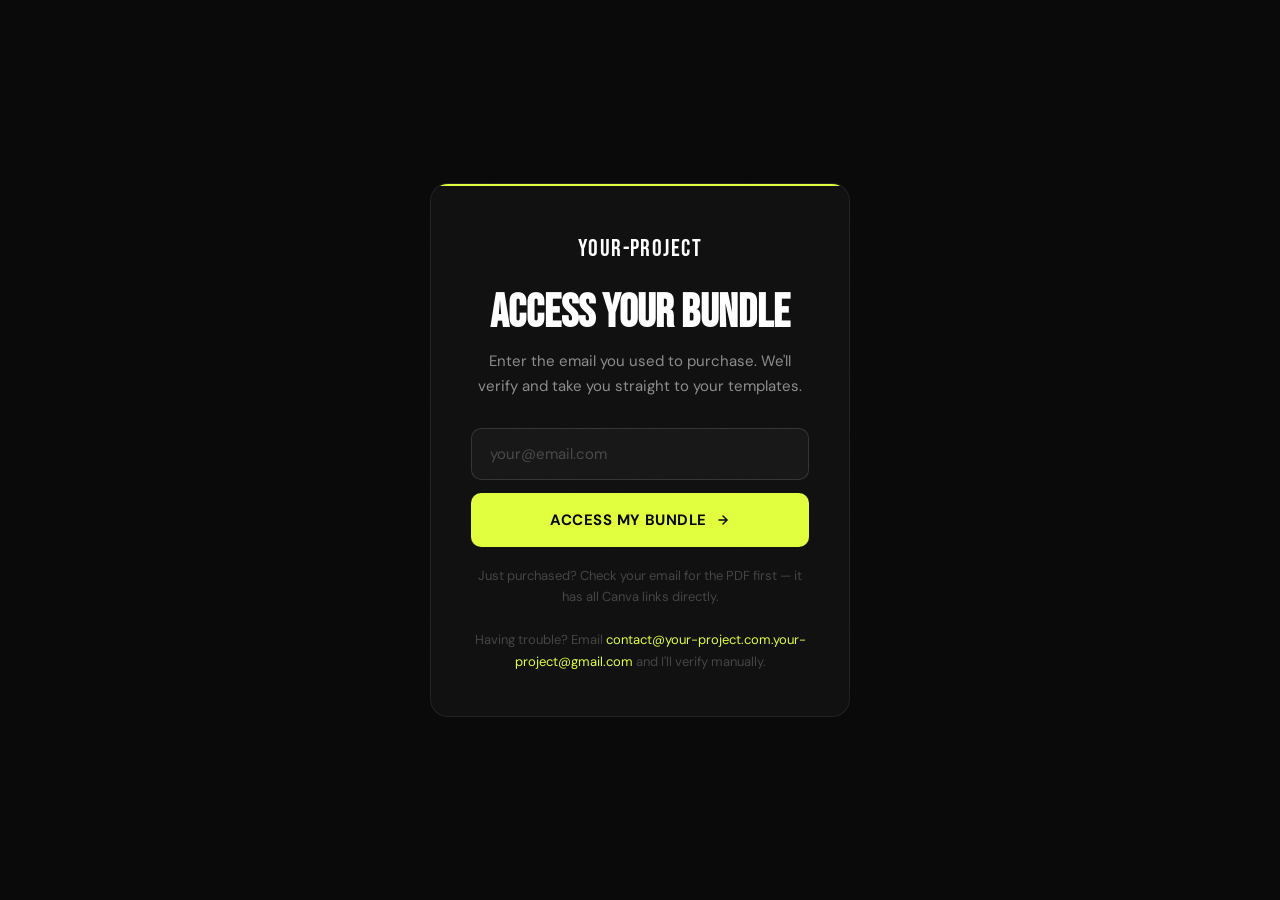
==== commit b9402cca: "Update access.html" ====
--- a/access.html
+++ b/access.html
@@ -3,7 +3,7 @@
 <head>
 <meta charset="UTF-8"/><meta name="viewport" content="width=device-width,initial-scale=1"/>
 <meta name="robots" content="noindex"/>
-<title>Access Your Bundle &mdash; Grofit</title>
+<title>Access Your Bundle &mdash; your-project</title>
 <script>!function(f,b,e,v,n,t,s){if(f.fbq)return;n=f.fbq=function(){n.callMethod?n.callMethod.apply(n,arguments):n.queue.push(arguments)};if(!f._fbq)f._fbq=n;n.push=n;n.loaded=!0;n.version='2.0';n.queue=[];t=b.createElement(e);t.async=!0;t.src=v;s=b.getElementsByTagName(e)[0];s.parentNode.insertBefore(t,s)}(window,document,'script','https://connect.facebook.net/en_US/fbevents.js');fbq('init','YOUR_PIXEL_ID');fbq('track','PageView');</script>
 <link rel="stylesheet" href="/assets/styles.css"/>
 </head>
@@ -13,8 +13,8 @@
     <div class="ac-top"></div>
     <div class="ac-body">
       <div class="ac-logo">
-        <img src="/images/logo.png" alt="Grofit" onerror="this.style.display='none';this.nextElementSibling.style.display='block'"/>
-        <span class="ac-logo-txt" style="display:none">GROFIT</span>
+        <img src="/images/logo.png" alt="your-project" onerror="this.style.display='none';this.nextElementSibling.style.display='block'"/>
+        <span class="ac-logo-txt" style="display:none">your-project</span>
       </div>
       <h1 class="d3" style="margin-bottom:10px">Access Your Bundle</h1>
       <p class="t2 muted" style="margin-bottom:28px">Enter the email you used to purchase. We'll verify and take you straight to your templates.</p>
@@ -32,7 +32,7 @@
 
       <p class="ac-note">
         Just purchased? Check your email for the PDF first &mdash; it has all Canva links directly.<br/><br/>
-        Having trouble? Email <a href="mailto:contact.grofit@gmail.com">contact.grofit@gmail.com</a> and I'll verify manually.
+        Having trouble? Email <a href="mailto:contact@your-project.com.your-project@gmail.com">contact@your-project.com.your-project@gmail.com</a> and I'll verify manually.
       </p>
     </div>
   </div>
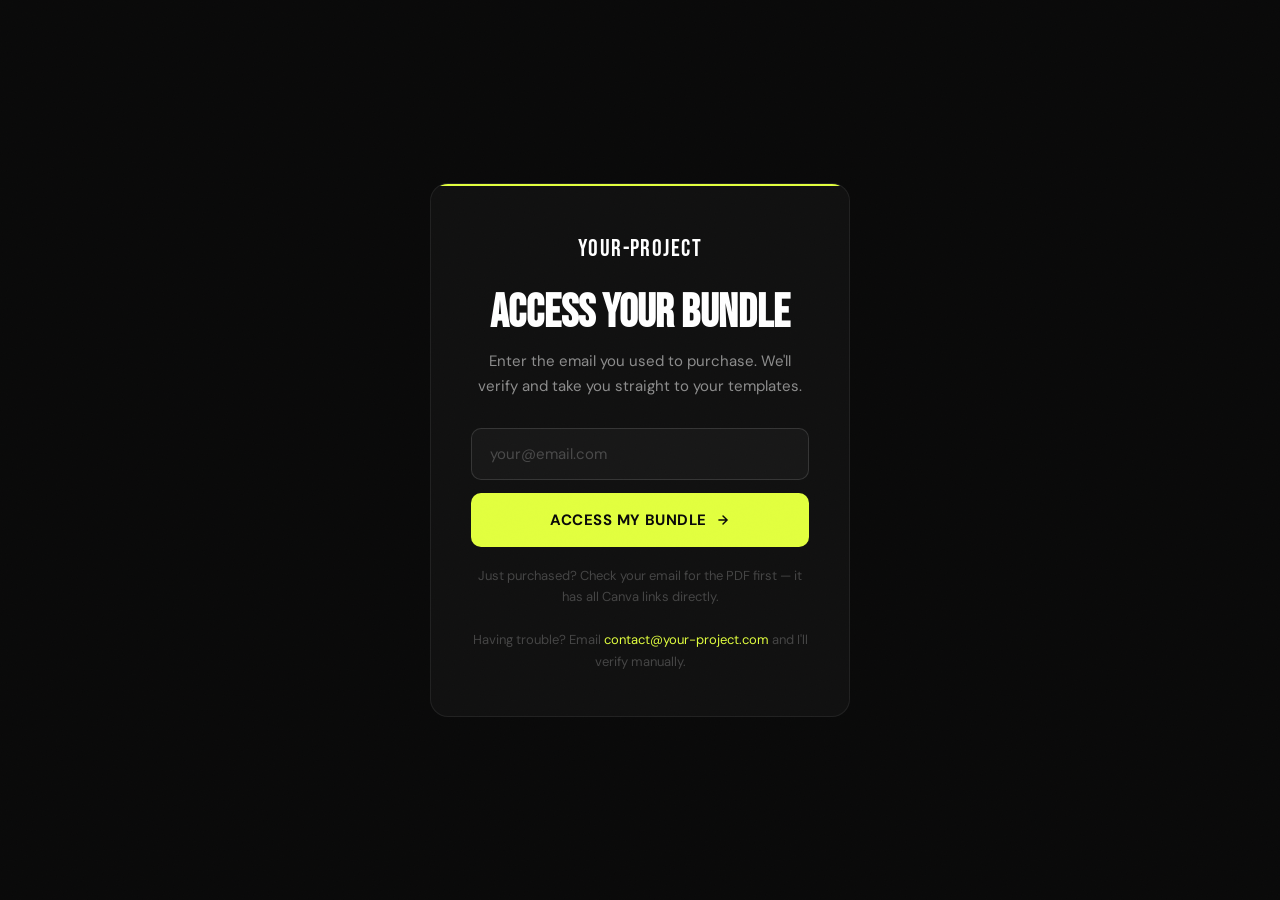
==== commit a058adb1: "Update access.html" ====
--- a/access.html
+++ b/access.html
@@ -32,7 +32,7 @@
 
       <p class="ac-note">
         Just purchased? Check your email for the PDF first &mdash; it has all Canva links directly.<br/><br/>
-        Having trouble? Email <a href="mailto:contact@your-project.com.your-project@gmail.com">contact@your-project.com.your-project@gmail.com</a> and I'll verify manually.
+        Having trouble? Email <a href="mailto:contact@your-project.com">contact@your-project.com</a> and I'll verify manually.
       </p>
     </div>
   </div>
